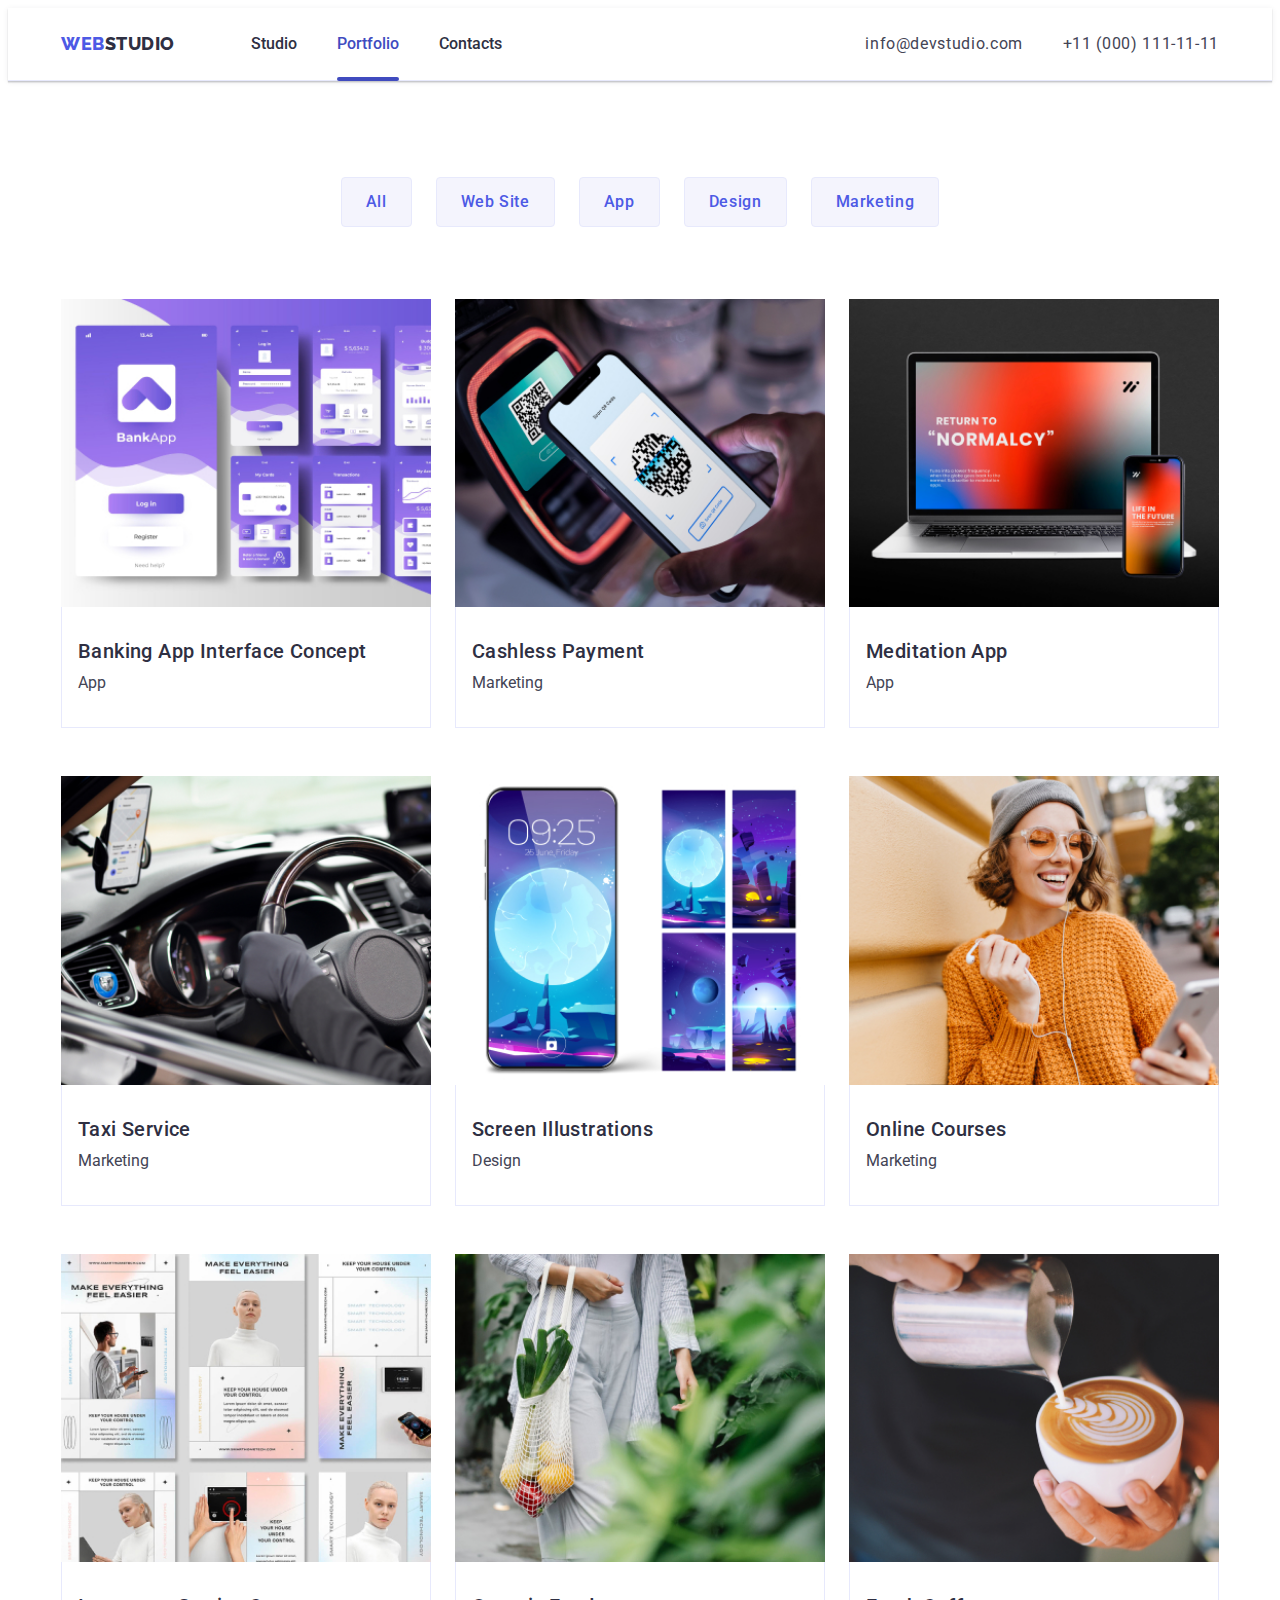
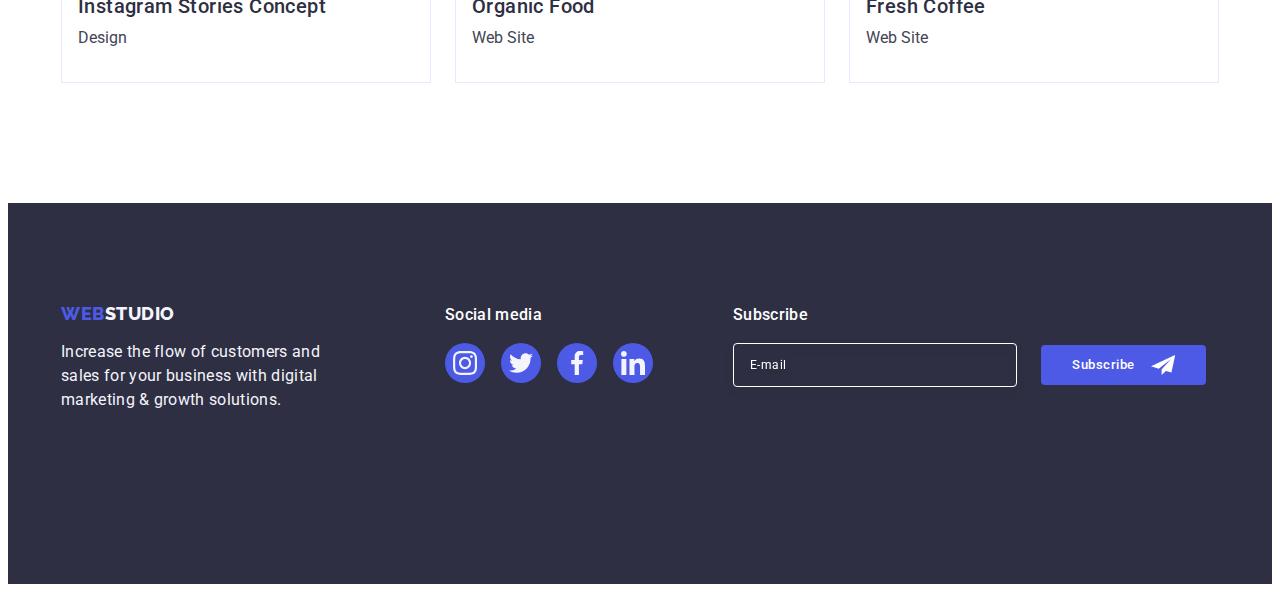
==== portfolio.html @ 62d7064a "1" ====
<!DOCTYPE html>
<html lang="en">
  <head>
    <meta charset="UTF-8" />
    <meta http-equiv="X-UA-Compatible" content="IE=edge" />
    <meta name="viewport" content="width=device-width, initial-scale=1.0" />
    <!-- Fonts -->
    <link rel="preconnect" href="https://fonts.googleapis.com" />
    <link rel="preconnect" href="https://fonts.gstatic.com" crossorigin />
    <link
      href="https://fonts.googleapis.com/css2?family=Raleway:wght@800&family=Roboto:wght@400;500;700;900&display=swap"
      rel="stylesheet"
    />
    <title>Portfolio</title>
    <!-- Normalize -->
    <link
      rel="stylesheet"
      href="https://cdnjs.cloudflare.com/ajax/libs/modern-normalize/2.0.0/modern-normalize.min.css"
      integrity="sha512-4xo8blKMVCiXpTaLzQSLSw3KFOVPWhm/TRtuPVc4WG6kUgjH6J03IBuG7JZPkcWMxJ5huwaBpOpnwYElP/m6wg=="
      crossorigin="anonymous"
      referrerpolicy="no-referrer"
    />
    <!-- Styles -->
    <link rel="stylesheet" href="./css/styles.css" />
  </head>
  <body>
    <!------------- HEADER-PORTFOLIO ------------->
    <header class="header">
      <div class="container header-container">
        <nav class="header-navigation">
          <a class="header-logo link" href="./index.html"
            >Web<span class="header-logo-design">Studio</span></a
          >
          <ul class="header-list list">
            <li class="header-menu-item">
              <a class="header-menu-link link" href="./index.html">Studio</a>
            </li>
            <li class="header-menu-item">
              <a class="header-menu-link link current" href="./portfolio.html"
                >Portfolio</a
              >
            </li>
            <li class="header-menu-item">
              <a class="header-menu-link link" href="">Contacts </a>
            </li>
          </ul>
        </nav>
        <!------------- CONTACTS-PORTFOLIO ------------->
        <address class="address">
          <ul class="header-contacts-list list">
            <li class="contacts-item">
              <a class="contacts-link link" href="mailto:info@devstudio.com"
                >info@devstudio.com</a
              >
            </li>
            <li class="contacts-item">
              <a class="contacts-link link" href="tel:+110001111111"
                >+11 (000) 111-11-11</a
              >
            </li>
          </ul>
        </address>
      </div>
    </header>
    <!------------- MAIN-PORTFOLIO ------------->
    <main>
      <section class="portfolio-section">
        <div class="container">
          <h1 class="visually-hidden">Portfolio</h1>
          <ul class="main-list list">
            <li class="main-item">
              <button class="main-btn" type="button">All</button>
            </li>
            <li class="main-item">
              <button class="main-btn" type="button">Web Site</button>
            </li>
            <li class="main-item">
              <button class="main-btn" type="button">App</button>
            </li>
            <li class="main-item">
              <button class="main-btn" type="button">Design</button>
            </li>
            <li class="main-item">
              <button class="main-btn" type="button">Marketing</button>
            </li>
          </ul>
          <ul class="categories-list list">
            <li class="categories-item">
              <a class="categories-link link" href="">
                <div class="categories-cover-block">
                  <img
                    src="./images/card1.jpg"
                    alt="banking app interface"
                    width="360"
                    height="300"
                  />
                  <p class="categories-cover-text">
                    14 Stylish and User-Friendly App Design Concepts · Task
                    Manager App · Calorie Tracker App · Exotic Fruit Ecommerce
                    App · Cloud Storage App
                  </p>
                </div>
                <div class="categories-info-container">
                  <h2 class="categories-title">
                    Banking App Interface Concept
                  </h2>
                  <p class="categories-text">App</p>
                </div>
              </a>
            </li>
            <li class="categories-item">
              <a class="categories-link link" href="">
                <div class="categories-cover-block">
                  <img
                    src="./images/card2.jpg"
                    alt="cashless payment"
                    width="360"
                    height="300"
                  />
                  <p class="categories-cover-text">
                    14 Stylish and User-Friendly App Design Concepts · Task
                    Manager App · Calorie Tracker App · Exotic Fruit Ecommerce
                    App · Cloud Storage App
                  </p>
                </div>
                <div class="categories-info-container">
                  <h2 class="categories-title">Cashless Payment</h2>
                  <p class="categories-text">Marketing</p>
                </div>
              </a>
            </li>
            <li class="categories-item">
              <a class="categories-link link" href="">
                <div class="categories-cover-block">
                  <img
                    src="./images/card3.jpg"
                    alt="laptop and smartphone"
                    width="360"
                    height="300"
                  />
                  <p class="categories-cover-text">
                    14 Stylish and User-Friendly App Design Concepts · Task
                    Manager App · Calorie Tracker App · Exotic Fruit Ecommerce
                    App · Cloud Storage App
                  </p>
                </div>
                <div class="categories-info-container">
                  <h2 class="categories-title">Meditation App</h2>
                  <p class="categories-text">App</p>
                </div>
              </a>
            </li>
            <li class="categories-item">
              <a class="categories-link link" href="">
                <div class="categories-cover-block">
                  <img
                    src="./images/card4.jpg"
                    alt="driver"
                    width="360"
                    height="300"
                  />
                  <p class="categories-cover-text">
                    14 Stylish and User-Friendly App Design Concepts · Task
                    Manager App · Calorie Tracker App · Exotic Fruit Ecommerce
                    App · Cloud Storage App
                  </p>
                </div>
                <div class="categories-info-container">
                  <h2 class="categories-title">Taxi Service</h2>
                  <p class="categories-text">Marketing</p>
                </div>
              </a>
            </li>
            <li class="categories-item">
              <a class="categories-link link" href="">
                <div class="categories-cover-block">
                  <img
                    src="./images/card5.jpg"
                    alt="screen illustrations"
                    width="360"
                    height="300"
                  />
                  <p class="categories-cover-text">
                    14 Stylish and User-Friendly App Design Concepts · Task
                    Manager App · Calorie Tracker App · Exotic Fruit Ecommerce
                    App · Cloud Storage App
                  </p>
                </div>
                <div class="categories-info-container">
                  <h2 class="categories-title">Screen Illustrations</h2>
                  <p class="categories-text">Design</p>
                </div>
              </a>
            </li>
            <li class="categories-item">
              <a class="categories-link link" href="">
                <div class="categories-cover-block">
                  <img
                    src="./images/card6.jpg"
                    alt="smiling woman"
                    width="360"
                    height="300"
                  />
                  <p class="categories-cover-text">
                    14 Stylish and User-Friendly App Design Concepts · Task
                    Manager App · Calorie Tracker App · Exotic Fruit Ecommerce
                    App · Cloud Storage App
                  </p>
                </div>
                <div class="categories-info-container">
                  <h2 class="categories-title">Online Courses</h2>
                  <p class="categories-text">Marketing</p>
                </div>
              </a>
            </li>
            <li class="categories-item">
              <a class="categories-link link" href="">
                <div class="categories-cover-block">
                  <img
                    src="./images/card7.jpg"
                    alt="layouts of instagram stories"
                    width="360"
                    height="300"
                  />
                  <p class="categories-cover-text">
                    14 Stylish and User-Friendly App Design Concepts · Task
                    Manager App · Calorie Tracker App · Exotic Fruit Ecommerce
                    App · Cloud Storage App
                  </p>
                </div>
                <div class="categories-info-container">
                  <h2 class="categories-title">Instagram Stories Concept</h2>
                  <p class="categories-text">Design</p>
                </div>
              </a>
            </li>
            <li class="categories-item">
              <a class="categories-link link" href="">
                <div class="categories-cover-block">
                  <img
                    src="./images/card8.jpg"
                    alt="eco-bag filled with fruits"
                    width="360"
                    height="300"
                  />
                  <p class="categories-cover-text">
                    14 Stylish and User-Friendly App Design Concepts · Task
                    Manager App · Calorie Tracker App · Exotic Fruit Ecommerce
                    App · Cloud Storage App
                  </p>
                </div>
                <div class="categories-info-container">
                  <h2 class="categories-title">Organic Food</h2>
                  <p class="categories-text">Web Site</p>
                </div>
              </a>
            </li>
            <li class="categories-item">
              <a class="categories-link link" href="">
                <div class="categories-cover-block">
                  <img
                    src="./images/card9.jpg"
                    alt="barista making coffee"
                    width="360"
                    height="300"
                  />
                  <p class="categories-cover-text">
                    14 Stylish and User-Friendly App Design Concepts · Task
                    Manager App · Calorie Tracker App · Exotic Fruit Ecommerce
                    App · Cloud Storage App
                  </p>
                </div>
                <div class="categories-info-container">
                  <h2 class="categories-title">Fresh Coffee</h2>
                  <p class="categories-text">Web Site</p>
                </div>
              </a>
            </li>
          </ul>
        </div>
      </section>
    </main>
    <!------------- FOOTER-PORTFOLIO ------------->
    <footer class="footer">
      <div class="container footer-container">
        <div class="footer-logo-container">
          <a class="footer-logo link" href="./index.html"
            >Web<span class="footer-logo-design">Studio</span></a
          >
          <p class="footer-text">
            Increase the flow of customers and sales for your business with
            digital marketing & growth solutions.
          </p>
        </div>
        <div class="footer-media-container">
          <p class="footer-media-text">Social media</p>
          <ul class="footer-media-list list">
            <li class="footer-media-item">
              <a class="footer-media-link link" href="#">
                <svg class="icon" width="24" height="24">
                  <use href="./images/icons.svg#icon-instagram"></use>
                </svg>
              </a>
            </li>
            <li class="footer-media-item">
              <a class="footer-media-link link" href="#">
                <svg class="icon" width="24" height="24">
                  <use href="./images/icons.svg#icon-twitter"></use>
                </svg>
              </a>
            </li>
            <li class="footer-media-item">
              <a class="footer-media-link link" href="#">
                <svg class="icon" width="24" height="24">
                  <use href="./images/icons.svg#icon-facebook"></use>
                </svg>
              </a>
            </li>
            <li class="footer-media-item">
              <a class="footer-media-link link" href="#">
                <svg class="icon" width="24" height="24">
                  <use href="./images/icons.svg#icon-linkedin"></use>
                </svg>
              </a>
            </li>
          </ul>
        </div>
        <div class="subscribe-wrapper">
          <p class="subscribe-text">Subscribe</p>
          <form class="footer-form">
            <label class="footer-label" aria-label="footer email">
              <input
                class="footer-input"
                type="email"
                name="footer-email"
                placeholder="E-mail"
              />
            </label>
            <button class="subscribe-btn" type="submit">
              Subscribe
              <svg class="footer-subscribe-icon icon" width="24" height="24">
                <use href="./images/icons.svg#icon-telegram"></use>
              </svg>
            </button>
          </form>
        </div>
      </div>
    </footer>
  </body>
</html>
---- css/styles.css ----
:root {
  /* -----------STUDIO-INDEX----------- */
  --main-text-color: #434455;
  --white-for-project: #ffffff;
  --header-hover: #404bbf;
  --title-color: #2e2f42;
  --current-color: #404bbf;
  /* ------------LOGO----------- */
  --main-logo-color: #4d5ae5;
  --secondary-logo-header: #2e2f42;
  /* -----------CONTACTS----------- */
  --contacts-color: #434455;
  /* -----------HERO----------- */
  --hero-background-color: #2e2f42;
  --hero-button-background: #4d5ae5;
  --hero-button-hover: #404bbf;
  /* -----------BENEFITS-SECTION-----------  */
  --benefits-icon-container-bg: #f4f4fd;
  /* -----------TEAM-SECTION----------- */
  --team-background-color: #f4f4fd;
  --icon-background-color: #4d5ae5;
  --team-media-hover: #404bbf;
  /* -----------CUSTOMERS-SECTION----------- */
  --customers-icon-fill: #8e8f99;
  --customers-border-color: #8e8f99;
  --customers-logo-hover: #404bbf;
  --customers-border-hover-color: #404bbf;
  /* -----------FOOTER----------- */
  --footer-background-color: #2e2f42;
  --footer-logo-color: #4d5ae5;
  --secondary-logo-footer: #f4f4fd;
  --footer-text: #f4f4fd;
  --footer-media-hover: #31d0aa;
  --icon-media-fill: #f4f4fd;
  --footer-subscribe-btn-bg: #4d5ae5;

  /* -----------MODAL-FORM----------- */
  --modal-form-title-color: #2e2f42;
  --modal-form-label-color: #8e8f99;
  --modal-form-accent-color: #4d5ae5;
  --modal-bg-interactive: #404bbf;
  --modal-icon-fill: #2e2f42;

  /* -----------PORTFOLIO----------- */
  --main-button-background: #f4f4fd;
  --main-button-text: #4d5ae5;
  --categories-text-color: #434455;
  --categories-cover-color: #f4f4fd;
  --categories-cover-bgc: #4d5ae5;
  /* -----------FONT----------- */
  --second-title-size: 36px;
  --second-title-height: 1.11;
  --second-title-transform: capitalize;
  --third-title-weight: 500;
  --third-title-size: 20px;
  --third-title-height: 1.2;
  /* -----------TRANSITION----------- */
  --transition: 250ms cubic-bezier(0.4, 0, 0.2, 1);
}

/*todo -----------GLOBAL-STYLES----------- */
body {
  font-family: Roboto, sans-serif;
  font-size: 16px;
  line-height: 1.5;
  color: var(--main-text-color);
  background-color: var(--white-for-project);
}

p,
h1,
h2,
h3,
h4,
h5,
h6 {
  margin-top: 0;
  margin-bottom: 0;
}

ul {
  margin-top: 0;
  margin-bottom: 0;
  padding-left: 0;
}

img {
  display: block;
  min-width: 100%;
  height: auto;
}

.link {
  text-decoration: none;
}

.list {
  list-style-type: none;
}

.container {
  width: 100%;
  padding-right: 15px;
  padding-left: 15px;
  margin: 0 auto;
}

.icon {
  fill: currentColor;
}

button {
  font-family: inherit;
  color: currentColor;
}

input {
  font-family: inherit;
}
/*! -----------STUDIO-INDEX----------- */

/*~ -----------HEADER----------- */
.header {
  border-bottom: 1px solid #e7e9fc;
  box-shadow: 0px 2px 1px rgba(46, 47, 66, 0.08),
    0px 1px 1px rgba(46, 47, 66, 0.16), 0px 1px 6px rgba(46, 47, 66, 0.08);
}

.header-container {
  display: flex;
  align-items: center;
}

/*~ -----------HEADER-LOGO----------- */

.header-logo {
  font-family: "Raleway", sans-serif;
  font-weight: 800;
  font-size: 18px;
  line-height: 1.17;
  letter-spacing: 0.03em;
  text-transform: uppercase;
  color: var(--main-logo-color);
  display: inline-block;
}

.link .header-logo-design {
  color: var(--secondary-logo-header);
}

/*~ -----------HEADER-MENU----------- */

.header-list {
  display: none;
}

/*~ -----------CONTACTS----------- */
.header-contacts-list {
  display: none;
}

/*! ---------MOBILE MENU---------  */
/* .open-hamburger {
  display: flex;
  align-items: center;
  justify-content: space-between;
} */
/* .mob-menu {
  position: fixed;
  width: 100vw;
  height: 100vh;
  z-index: 999;
  background-color: var(--white-for-project);
} */

/* .mob-menu-open-btn {
  display: flex;
  align-items: center;
  justify-content: center;
  background-color: transparent;
  border: none;
  cursor: pointer;
  padding: 0;
}
.mob-menu-open-icon {
  stroke: #2e2f42;
} */
/* .mob-menu-close-btn {
  background-color: #e7e9fc;
  border: 1px solid rgba(0, 0, 0, 0.1);
  width: 24px;
  height: 24px;
  padding: 0;
  border-radius: 50%;
  position: absolute;
  right: 24px;
  top: 24px;
  cursor: pointer;
  display: flex;
  justify-content: center;
  align-items: center;
  transition: background-color var(--transition), border var(--transition);
  margin-bottom: 32px;
} */

/*~ -----------HERO----------- */

.hero {
  background-color: var(--hero-background-color);
  padding-top: 112px;
  padding-bottom: 112px;
  margin: 0 auto;
  background-image: linear-gradient(
      180deg,
      rgba(46, 47, 66, 0.7),
      rgba(46, 47, 66, 0.7)
    ),
    url(../images/people-office-mob.jpg);
  background-repeat: no-repeat;
  background-size: cover;
  background-position: center;
}

.hero-title {
  font-size: 36px;
  line-height: 1.11;
  letter-spacing: 0.02em;
  text-align: center;
  color: var(--white-for-project);
  max-width: 320px;
  margin-bottom: 72px;
  margin-left: auto;
  margin-right: auto;
}

.hero-btn {
  font-family: "Roboto", sans-serif;
  font-size: 16px;
  line-height: 1.5;
  font-weight: 500;
  letter-spacing: 0.04em;
  color: var(--white-for-project);
  background-color: var(--hero-button-background);
  cursor: pointer;
  display: block;
  min-width: 169px;
  height: 56px;
  border: none;
  border-radius: 4px;
  margin: 0 auto;
  transition: background-color var(--transition);
}

.hero-btn:hover,
.hero-btn:focus {
  background-color: var(--hero-button-hover);
}

/*~ -----------BENEFITS----------- */

.benefits-title {
  font-size: 36px;
  line-height: 1.11;
  letter-spacing: 0.02em;
  color: var(--title-color);
  margin-bottom: 8px;
  text-align: center;
}

.benefits {
  padding-top: 96px;
  padding-bottom: 96px;
}

.benefits-icon-container {
  display: none;
}

.benefits-list {
  display: flex;
  flex-wrap: wrap;
  gap: 72px;
}

.benefits-item {
  width: 100%;
}

.visually-hidden {
  position: absolute;
  width: 1px;
  height: 1px;
  margin: -1px;
  border: 0;
  padding: 0;
  white-space: nowrap;
  clip-path: inset(100%);
  clip: rect(0 0 0 0);
  overflow: hidden;
}

/*~ -----------EXAMPLES----------- */

.examples {
  display: none;
}

/*~ -----------TEAM----------- */

.team {
  background-color: var(--team-background-color);
  padding-top: 96px;
  padding-bottom: 96px;
}

.team-title {
  font-size: var(--second-title-size);
  line-height: var(--second-title-height);
  letter-spacing: 0.02em;
  text-transform: var(--second-title-transform);
  text-align: center;
  color: var(--title-color);
  margin-bottom: 72px;
}

.team-list {
  display: flex;
  flex-wrap: wrap;
  justify-content: center;
  gap: 24px;
}

.team-item {
  background-color: var(--white-for-project);
  border-radius: 0px 0px 4px 4px;
  box-shadow: 0px 1px 6px rgba(46, 47, 66, 0.08),
    0px 1px 1px rgba(46, 47, 66, 0.16), 0px 2px 1px rgba(46, 47, 66, 0.08);
}

.team-list-title {
  font-weight: var(--third-title-weight);
  font-size: var(--third-title-size);
  line-height: var(--third-title-height);
  letter-spacing: 0.02em;
  text-align: center;
  color: var(--title-color);
  margin-bottom: 8px;
}

.team-list-text {
  text-align: center;
}

.item-description {
  padding: 32px 0;
}

.team-media-list {
  display: flex;
  margin-top: 8px;
  align-items: center;
  justify-content: center;
  gap: 24px;
}

.team-media-item {
  width: 40px;
  height: 40px;
}

.media-link:hover,
.media-link:focus {
  background-color: var(--team-media-hover);
}

.media-link {
  display: flex;
  width: 100%;
  height: 100%;
  align-items: center;
  justify-content: center;
  color: var(--icon-media-fill);
  background-color: var(--icon-background-color);
  border-radius: 50%;
  transition: background-color var(--transition);
}

/*~ -----------CUSTOMERS----------- */

.customers {
  padding-top: 96px;
  padding-bottom: 96px;
}
.customers-title {
  font-size: var(--second-title-size);
  line-height: var(--second-title-height);
  text-align: center;
  letter-spacing: 0.02em;
  text-transform: var(--second-title-transform);
  margin-bottom: 72px;
  color: var(--title-color);
}

.customers-list {
  display: flex;
  flex-wrap: wrap;
  column-gap: 16px;
  row-gap: 72px;
}

.customers-item {
  width: calc((100% - 16px) / 2);
  height: 88px;
  display: flex;
  justify-content: center;
  align-items: center;
}

.customers-link:hover,
.customers-link:focus {
  color: var(--customers-logo-hover);
  border-color: var(--customers-border-hover-color);
}

.customers-link {
  display: flex;
  justify-content: center;
  align-items: center;
  padding: 16px 40px;
  color: var(--customers-icon-fill);
  border: 1px solid var(--customers-border-color);
  border-radius: 4px;
  width: 100%;
  height: 100%;
  transition: border-color var(--transition), color var(--transition);
}

/*~ -----------FOOTER----------- */

.footer {
  background-color: var(--footer-background-color);
  padding-top: 96px;
  padding-bottom: 96px;
}

.footer-container {
  display: flex;
  flex-direction: column;
  gap: 72px;
  align-items: center;
  text-align: center;
}

.footer-logo {
  font-family: "Raleway", sans-serif;
  font-weight: 800;
  font-size: 18px;
  line-height: 1.17;
  letter-spacing: 0.03em;
  text-transform: uppercase;
  color: var(--footer-logo-color);
  display: inline-block;
  margin-bottom: 18px;
}

.footer-logo-design {
  color: var(--secondary-logo-footer);
}

.footer-text {
  font-size: 16px;
  letter-spacing: 0.02em;
  max-width: 268px;
  color: var(--footer-text);
  margin-bottom: 16px;
  letter-spacing: 0.02em;
}

.footer-media-text {
  font-weight: 500;
  letter-spacing: 0.02em;
  margin-bottom: 16px;
  color: var(--white-for-project);
}

.footer-media-list {
  display: flex;
  align-items: center;
  justify-content: center;
  gap: 16px;
}

.footer-media-link {
  display: flex;
  width: 100%;
  height: 100%;
  align-items: center;
  justify-content: center;
  color: var(--icon-media-fill);
  background-color: var(--icon-background-color);
  border-radius: 50%;
  transition: background-color var(--transition);
}

.footer-media-item {
  width: 40px;
  height: 40px;
}

.footer-media-link:hover,
.footer-media-link:focus {
  background-color: var(--footer-media-hover);
}
/* ------------------------FORM----------------- */

.footer-form {
  display: flex;
  flex-direction: column;
  align-items: center;
  justify-content: center;
  gap: 24px;
}

.subscribe-text {
  font-weight: 500;
  letter-spacing: 0.02em;
  color: var(--white-for-project);
  margin-bottom: 16px;
}

.footer-input {
  width: 100%;
  height: 40px;
  border: 1px solid #ffffff;
  border-radius: 4px;
  font-size: 12px;
  letter-spacing: 0.04em;
  line-height: 1.5;
  background-color: transparent;
  padding-left: 16px;
  color: var(--white-for-project);
  opacity: 0.30000001192092896;
  filter: drop-shadow(0px 4px 4px rgba(0, 0, 0, 0.15));
}

.footer-input::placeholder {
  font-size: 12px;
  letter-spacing: 0.04em;
  line-height: 2;
  color: var(--white-for-project);
}

.subscribe-btn {
  font-weight: 500;
  line-height: 1.5;
  letter-spacing: 0.04em;
  display: flex;
  align-items: center;
  justify-content: center;
  min-width: 165px;
  height: 40px;
  background-color: var(--footer-subscribe-btn-bg);
  color: var(--white-for-project);
  border-radius: 4px;
  border: none;
  cursor: pointer;
}

.footer-subscribe-icon {
  margin-left: 16px;
}
/*& ------------------PORTFOLIO----------------- */

.portfolio-section {
  padding-top: 96px;
  padding-bottom: 120px;
}

/*? -----------MAIN-PORTFOLIO----------- */

.main-list {
  display: flex;
  gap: 24px;
  justify-content: center;
  margin-bottom: 72px;
}

.main-btn {
  font-family: "Roboto", sans-serif;
  font-weight: var(--third-title-weight);
  font-size: 16px;
  line-height: 1.5;
  letter-spacing: 0.04em;
  text-align: center;
  background-color: var(--main-button-background);
  color: var(--main-button-text);
  cursor: pointer;
  padding: 12px 24px;
  border-radius: 4px;
  border: 1px solid #e7e9fc;
  transition: color var(--transition), background-color var(--transition),
    box-shadow var(--transition), border-color var(--transition);
}

.main-btn:hover,
.main-btn:focus {
  color: var(--white-for-project);
  background-color: var(--hero-button-hover);
  border: 1px solid transparent;
  box-shadow: 0px 3px 1px rgba(0, 0, 0, 0.1), 0px 2px 1px rgba(0, 0, 0, 0.08),
    0px 2px 2px rgba(0, 0, 0, 0.12);
}

/*? -----------CATEGORIES-PORTFOLIO----------- */

.categories-title {
  font-weight: 500;
  font-size: 20px;
  line-height: 1.2;
  letter-spacing: 0.02em;
  color: var(--title-color);
  margin-bottom: 8px;
}

.categories-text {
  color: var(--categories-text-color);
}

.categories-link {
  display: block;
  transition: box-shadow var(--transition);
}

.categories-list {
  display: flex;
  flex-wrap: wrap;
  gap: 48px 24px;
}

.categories-item {
  width: calc((100% - 24px * 2) / 3);
  background-color: var(--white-for-project);
}

.categories-link:hover,
.categories-link:focus {
  box-shadow: 0px 1px 6px rgba(46, 47, 66, 0.08),
    0px 1px 1px rgba(46, 47, 66, 0.16), 0px 2px 1px rgba(46, 47, 66, 0.08);
}

.categories-info-container {
  border: 1px solid #e7e9fc;
  border-top: none;
  padding: 32px 16px;
}

.categories-cover-block {
  position: relative;
  overflow: hidden;
}

.categories-cover-text {
  font-size: 16px;
  letter-spacing: 0.02em;
  line-height: 1.5;
  color: var(--categories-cover-color);
  position: absolute;
  background-color: var(--categories-cover-bgc);
  height: 100%;
  width: 100%;
  top: 0;
  left: 0;
  padding: 40px 32px;
  transform: translateY(100%);
  transition: transform var(--transition);
}

.categories-link:hover .categories-cover-text,
.categories-link:focus .categories-cover-text {
  transform: translateY(0%);
}

/*TODO -----------MODAL WINDOW----------- */

.backdrop {
  position: fixed;
  top: 0;
  z-index: 999;
  width: 100%;
  height: 100%;
  background-color: rgba(46, 47, 66, 0.4);
  transition: opacity var(--transition), visibility var(--transition);
}

.modal {
  width: 284px;
  min-height: 584px;
  box-shadow: 0px 1px 1px rgba(0, 0, 0, 0.14), 0px 1px 3px rgba(0, 0, 0, 0.12),
    0px 2px 1px rgba(0, 0, 0, 0.2);
  border-radius: 4px;
  background-color: #fcfcfc;
  position: absolute;
  top: 50%;
  left: 50%;
  padding: 72px 24px 24px 24px;
  transform: translate(-50%, -50%) scale(1) rotate(0);
  transition: transform var(--transition);
}

.backdrop.is-hidden .modal {
  transform: translate(-50%, -50%) scale(0) rotate(-360deg);
}

.modal-btn {
  background-color: #e7e9fc;
  border: 1px solid rgba(0, 0, 0, 0.1);
  width: 24px;
  height: 24px;
  padding: 0;
  border-radius: 50%;
  position: absolute;
  right: 24px;
  top: 24px;
  cursor: pointer;
  display: flex;
  justify-content: center;
  align-items: center;
  transition: background-color var(--transition), border var(--transition);
}

.modal-btn:hover,
.modal-btn:focus {
  background-color: var(--modal-bg-interactive);
  fill: var(--white-for-project);
  border: none;
}

.modal-close-icon {
  transition: fill var(--transition);
}

.is-hidden {
  visibility: hidden;
  opacity: 0;
  pointer-events: none;
}

/** -----------------MODAL-FORM----------------- */
.modal-form-title {
  color: var(--modal-form-title-color);
  font-weight: 500;
  text-align: center;
  letter-spacing: 0.02em;
  margin-bottom: 16px;
}

.modal-field {
  margin-bottom: 8px;
}

.modal-label {
  display: block;
  margin-bottom: 4px;
  color: var(--modal-form-label-color);
  font-size: 12px;
  line-height: 1.17;
  letter-spacing: 0.04em;
}

.modal-input {
  width: 100%;
  height: 40px;
  padding-left: 38px;
  padding-right: 16px;
  outline: transparent;
  background-color: transparent;
  border: 1px solid rgba(46, 47, 66, 0.4);
  border-radius: 4px;
  transition: border-color var(--transition);
}

.modal-input:focus {
  border-color: var(--modal-form-accent-color);
}

.modal-input:focus + .modal-input-icon {
  fill: var(--modal-form-accent-color);
}

.modal-input-icon {
  position: absolute;
  left: 16px;
  top: 50%;
  transform: translateY(-50%);
  fill: var(--modal-icon-fill);
  transition: fill var(--transition);
}

.input-wrapper {
  position: relative;
}

.modal-textarea {
  font-size: 12px;
  line-height: 1.17;
  letter-spacing: 0.04em;
  color: rgba(46, 47, 66, 0.4);
  background-color: transparent;
  width: 100%;
  height: 120px;
  padding: 8px 16px;
  outline: transparent;
  border: 1px solid rgba(46, 47, 66, 0.4);
  border-radius: 4px;
  resize: none;
  transition: border-color var(--transition);
}

.modal-textarea:focus {
  border-color: #4d5ae5;
}

.modal-textarea::placeholder {
  font-size: 12px;
  line-height: 1.17;
  letter-spacing: 0.04em;
  color: rgba(46, 47, 66, 0.4);
}

.modal-textarea-field {
  margin-bottom: 16px;
}

.modal-checkbox-field {
  margin-bottom: 24px;
}

.checkbox-link {
  line-height: 1.33;
  letter-spacing: 0.04em;
  color: var(--modal-form-accent-color);
  text-decoration: underline;
}

.checkbox-label {
  font-size: 12px;
  line-height: 1.17;
  letter-spacing: 0.04em;
  color: var(--modal-form-label-color);
  margin-top: 16px;
}

.checkbox-label span {
  display: inline-flex;
  align-items: center;
  justify-content: center;
  width: 16px;
  height: 16px;
  margin-right: 8px;
  border: 1px solid rgba(46, 47, 66, 0.4);
  border-radius: 2px;
  fill: transparent;
  transition: background-color var(--transition), border var(--transition),
    fill var(--transition);
}

.modal-checkbox:checked + .checkbox-label span {
  background-color: var(--modal-bg-interactive);
  border: none;
  fill: #f4f4fd;
  transition: var(--transition);
}

.modal-checkbox:focus + .checkbox-label span {
  border-color: var(--modal-bg-interactive);
}

.modal-submit-btn {
  display: block;
  font-weight: 500;
  font-size: 16px;
  line-height: 1.5;
  letter-spacing: 0.04em;
  min-width: 169px;
  height: 56px;
  background-color: var(--modal-form-accent-color);
  box-shadow: 0px 4px 4px rgba(0, 0, 0, 0.15);
  border-radius: 4px;
  color: var(--white-for-project);
  border: none;
  cursor: pointer;
  margin: auto;
  transition: background-color var(--transition);
}

.modal-submit-btn:hover,
.modal-submit-btn:focus {
  background-color: var(--hero-button-hover);
}

/*! ---------Media---------  */
/*~ MOBILE  */

@media screen and (min-width: 428px) {
  .container {
    max-width: 428px;
    padding-right: 16px;
    padding-left: 16px;
  }
  /** Benefits */
  .benefits-item {
    width: 100%;
  }
  /** Footer */
  .footer-form {
    max-width: 398px;
  }
  /** Modal */
  .modal {
    width: 392px;
  }
}

/*~ TABLET  */

@media screen and (min-width: 768px) {
  .container {
    max-width: 768px;
    padding-right: 16px;
    padding-left: 16px;
  }
  /** Header */
  .header-logo {
    margin-right: 120px;
  }

  .header-contacts-list {
    display: flex;
    flex-direction: column;
    gap: 12px;
  }

  .address {
    font-style: normal;
    margin-left: auto;
  }

  .contacts-link {
    font-size: 12px;
    line-height: 1.17;
    letter-spacing: 0.04em;
    color: var(--contacts-color);
    transition: color var(--transition);
  }

  .contacts-link:hover,
  .contacts-link:focus {
    color: var(--header-hover);
  }

  .header-list {
    display: flex;
    gap: 40px;
  }

  .header-menu-link {
    display: block;
    font-weight: 500;
    line-height: 1.5;
    color: var(--title-color);
    padding: 24px 0;
    transition: color var(--transition);
  }

  .header-menu-link:hover,
  .header-menu-link:focus {
    color: var(--header-hover);
  }

  .current {
    position: relative;
    color: var(--header-hover);
  }

  .current::after {
    content: "";
    position: absolute;
    width: 100%;
    height: 4px;
    background-color: var(--current-color);
    border-radius: 2px;
    bottom: -1px;
    left: 0;
  }

  .header-navigation {
    display: flex;
    align-items: center;
  }

  .mob-menu-open-btn {
    display: none;
  }
  /** Hero */
  .hero {
    background-image: linear-gradient(
        180deg,
        rgba(46, 47, 66, 0.7),
        rgba(46, 47, 66, 0.7)
      ),
      url(../images/people-office-tab.jpg);
  }
  .hero-title {
    max-width: 496px;
    margin-bottom: 36px;
  }
  /** Benefits */
  .benefits-list {
    column-gap: 24px;
    row-gap: 72px;
  }

  .benefits-item {
    width: calc((100% - 24px) / 2);
  }
  /** Team */
  .team-container {
    max-width: 584px;
  }
  .team-list {
    row-gap: 64px;
  }
  .team-item {
    width: calc((100% - 24px) / 2);
  }
  /** Customers */
  .customers-container {
    max-width: 584px;
  }
  .customers-list {
    column-gap: 24px;
  }
  .customers-item {
    width: calc((100% - 2 * 24px) / 3);
  }
  .customers-link {
    padding: 16px 32px;
  }
  /** Footer */
  .footer-container {
    flex-direction: row;
    flex-wrap: wrap;
    align-items: baseline;
    text-align: start;
    gap: 0;
    max-width: 584px;
  }

  .footer-text {
    max-width: 264px;
    margin-bottom: 72px;
  }
  .footer-logo-container {
    margin-right: 24px;
  }
  .footer-form {
    flex-direction: row;
    max-width: 453px;
  }
  .footer-input {
    width: 264px;
  }
  .subscribe-text {
    text-align: start;
  }
  /** Modal */
  .modal {
    width: 408px;
  }
}

/*~ DESKTOP  */

@media screen and (min-width: 1158px) {
  .container {
    max-width: 1158px;
    padding-right: 16px;
    padding-left: 16px;
  }
  /** Header */
  .header-logo {
    margin-right: 76px;
  }

  .header-contacts-list {
    display: flex;
    flex-direction: row;
    gap: 40px;
  }

  .address {
    font-style: normal;
    margin-left: auto;
  }

  .contacts-link {
    font-size: 16px;
    line-height: 1.5;
    letter-spacing: 0.02;
    color: var(--contacts-color);
    transition: color var(--transition);
  }

  .contacts-link:hover,
  .contacts-link:focus {
    color: var(--header-hover);
  }

  .header-list {
    display: flex;
    gap: 40px;
  }

  .header-menu-link {
    display: block;
    font-weight: 500;
    line-height: 1.5;
    color: var(--title-color);
    padding: 24px 0;
    transition: color var(--transition);
  }

  .header-menu-link:hover,
  .header-menu-link:focus {
    color: var(--header-hover);
  }

  .current {
    position: relative;
    color: var(--header-hover);
  }

  .current::after {
    content: "";
    position: absolute;
    width: 100%;
    height: 4px;
    background-color: var(--current-color);
    border-radius: 2px;
    bottom: -1px;
    left: 0;
  }

  .header-navigation {
    display: flex;
    align-items: center;
  }

  .mob-menu-open-btn {
    display: none;
  }
  /** Hero */
  .hero {
    background-image: linear-gradient(
        180deg,
        rgba(46, 47, 66, 0.7),
        rgba(46, 47, 66, 0.7)
      ),
      url(../images/people-office.jpeg);
    padding-top: 188px;
    padding-bottom: 188px;
  }
  .hero-title {
    max-width: 496px;
    font-size: 56px;
    line-height: 1.07;
    margin-bottom: 42px;
  }
  /** Benefits */
  .benefits {
    padding-top: 120px;
    padding-bottom: 120px;
  }
  .benefits-icon-container {
    width: 264px;
    height: 112px;
    background-color: var(--benefits-icon-container-bg);
    display: flex;
    justify-content: center;
    align-items: center;
    border-radius: 4px;
    margin-bottom: 8px;
  }
  .benefits-list {
    gap: 24px;
  }
  .benefits-item {
    width: calc((100% - 72px) / 4);
  }
  /** Examples  */
  .examples {
    display: block;
    padding-bottom: 120px;
  }

  .examples-title {
    font-size: var(--second-title-size);
    line-height: var(--second-title-height);
    text-transform: var(--second-title-transform);
    text-align: center;
    margin-bottom: 72px;
    color: var(--title-color);
  }

  .examples-list {
    display: flex;
    gap: 24px;
  }

  .examples-item {
    width: calc((100% - 24px * 2) / 3);
  }

  /** Team */
  .team {
    padding-top: 120px;
    padding-bottom: 120px;
  }
  .team-list {
    flex-wrap: nowrap;
  }
  /** Customers */
  .customers {
    padding-top: 120px;
    padding-bottom: 120px;
  }
  .customers-list {
    gap: 24px;
  }
  .customers-item {
    width: calc((100% - 5 * 24px) / 6);
  }
  .customers-link {
    padding: 16px 32px;
  }
  /** Footer */
  .footer {
    padding-top: 100px;
    padding-bottom: 100px;
  }
  .footer-container {
    flex-direction: row;
    align-items: baseline;
    text-align: start;
    gap: 0;
  }
  .footer-logo {
    margin-bottom: 16px;
  }
  .footer-text {
    max-width: 264px;
  }
  .footer-logo-container {
    margin-right: 120px;
  }
  .footer-media-container {
    margin-right: 80px;
  }
  .footer-form {
    flex-direction: row;
    max-width: none;
  }
  .footer-input {
    opacity: unset;
    width: 264px;
  }
  .subscribe-text {
    text-align: start;
  }
  /** Modal */
  .modal {
    width: 408px;
  }
}
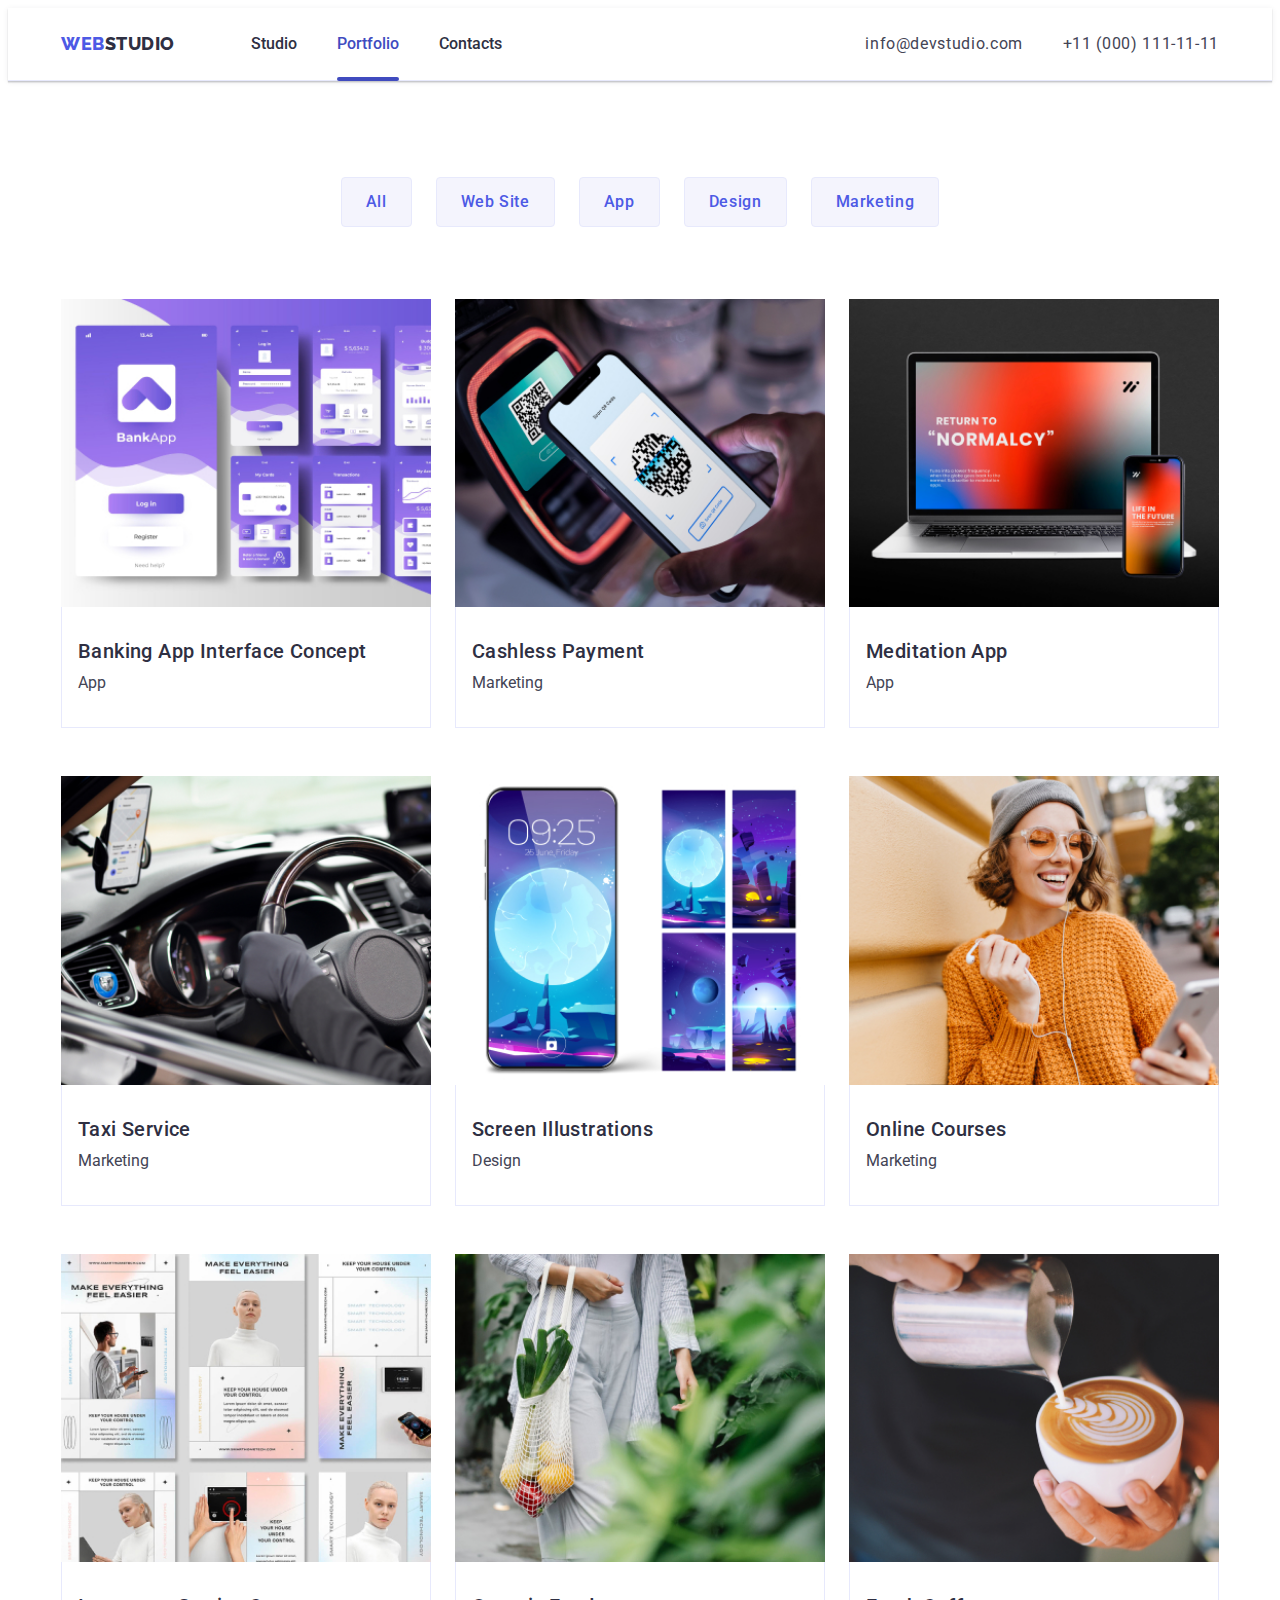
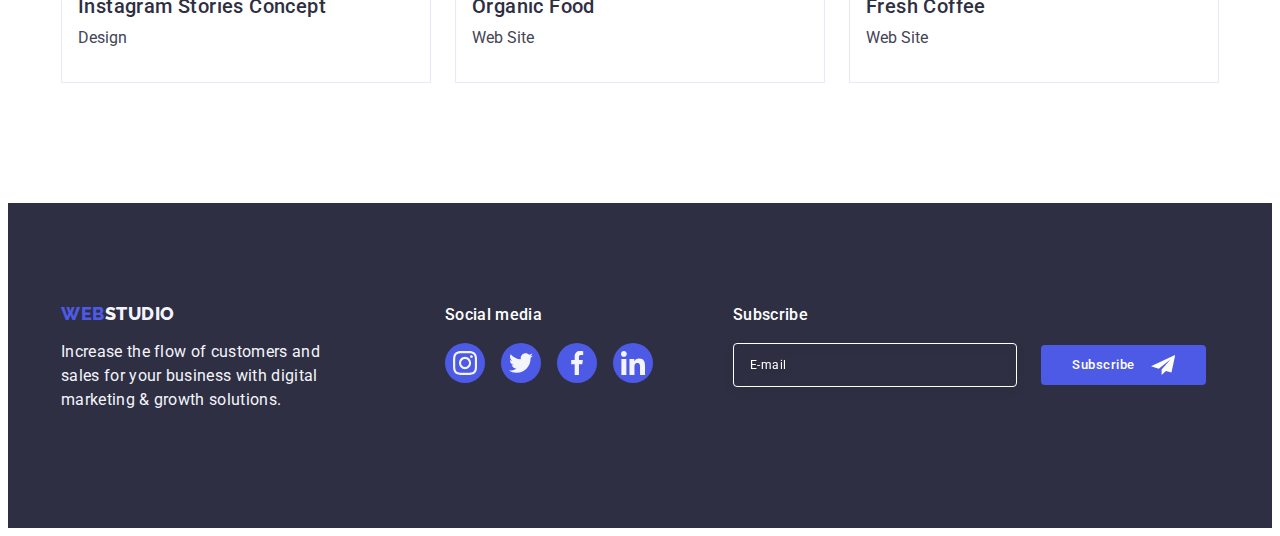
==== commit b61e65b9: "done" ====
--- a/portfolio.html
+++ b/portfolio.html
@@ -22,6 +22,7 @@
     />
     <!-- Styles -->
     <link rel="stylesheet" href="./css/styles.css" />
+    <link rel="stylesheet" href="./css/media.css" />
   </head>
   <body>
     <!------------- HEADER-PORTFOLIO ------------->
@@ -45,7 +46,7 @@
             </li>
           </ul>
         </nav>
-        <!------------- CONTACTS-PORTFOLIO ------------->
+        <!--------------- CONTACTS --------------->
         <address class="address">
           <ul class="header-contacts-list list">
             <li class="contacts-item">
@@ -60,6 +61,86 @@
             </li>
           </ul>
         </address>
+        <button class="mob-menu-open-btn" type="button" data-menu-open>
+          <svg class="mob-menu-open-icon" width="32" height="22">
+            <use href="./images/icons.svg#icon-menu-hamburger"></use>
+          </svg>
+        </button>
+      </div>
+      <!-- Mobile menu -->
+      <div class="mob-menu is-hidden" data-menu>
+        <button class="mob-menu-close-btn" type="button" data-menu-close>
+          <svg class="mob-menu-close-icon" width="8" height="8">
+            <use href="./images/icons.svg#icon-close"></use>
+          </svg>
+        </button>
+        <div class="mob-menu-wrap">
+          <div class="mob-menu-navigation-wrapper">
+            <ul class="mob-menu-list list">
+              <li class="mob-menu-item">
+                <a class="mob-menu-link link" href="./index.html">Studio</a>
+              </li>
+              <li class="mob-menu-item">
+                <a
+                  class="mob-menu-link link mob-current"
+                  href="./portfolio.html"
+                  >Portfolio</a
+                >
+              </li>
+              <li class="mob-menu-item">
+                <a class="mob-menu-link link" href="">Contacts </a>
+              </li>
+            </ul>
+          </div>
+          <div class="mob-menu-contacts-wrapper">
+            <ul class="mob-menu-contacts-list list">
+              <li class="mob-menu-contacts-item">
+                <a
+                  class="mob-menu-contacts-link mob-menu-mobile-link link"
+                  href="tel:+110001111111"
+                  >+11 (000) 111-11-11</a
+                >
+              </li>
+              <li class="mob-menu-contacts-item">
+                <a
+                  class="mob-menu-contacts-link mob-menu-email-link link"
+                  href="mailto:info@devstudio.com"
+                  >info@devstudio.com</a
+                >
+              </li>
+            </ul>
+          </div>
+        </div>
+        <ul class="mob-menu-media-list list">
+          <li class="mob-menu-media-item">
+            <a class="mob-menu-media-link link" href="#">
+              <svg class="mob-menu-media-icon" width="24" height="24">
+                <use href="./images/icons.svg#icon-instagram"></use>
+              </svg>
+            </a>
+          </li>
+          <li class="mob-menu-media-item">
+            <a class="mob-menu-media-link link" href="#">
+              <svg class="mob-menu-media-icon" width="24" height="24">
+                <use href="./images/icons.svg#icon-twitter"></use>
+              </svg>
+            </a>
+          </li>
+          <li class="mob-menu-media-item">
+            <a class="mob-menu-media-link link" href="#">
+              <svg class="mob-menu-media-icon" width="24" height="24">
+                <use href="./images/icons.svg#icon-facebook"></use>
+              </svg>
+            </a>
+          </li>
+          <li class="mob-menu-media-item">
+            <a class="mob-menu-media-link link" href="#">
+              <svg class="mob-menu-media-icon" width="24" height="24">
+                <use href="./images/icons.svg#icon-linkedin"></use>
+              </svg>
+            </a>
+          </li>
+        </ul>
       </div>
     </header>
     <!------------- MAIN-PORTFOLIO ------------->
@@ -346,5 +427,6 @@
         </div>
       </div>
     </footer>
+    <script src="./js/menu.js"></script>
   </body>
 </html>
--- a/css/styles.css
+++ b/css/styles.css
@@ -129,6 +129,7 @@
 .header-container {
   display: flex;
   align-items: center;
+  justify-content: space-between;
 }
 
 /*~ -----------HEADER-LOGO----------- */
@@ -160,34 +161,46 @@
 }
 
 /*! ---------MOBILE MENU---------  */
-/* .open-hamburger {
-  display: flex;
-  align-items: center;
-  justify-content: space-between;
-} */
-/* .mob-menu {
+
+.mob-menu {
   position: fixed;
+  top: 0;
   width: 100vw;
   height: 100vh;
-  z-index: 999;
+  z-index: 2;
   background-color: var(--white-for-project);
-} */
-
-/* .mob-menu-open-btn {
+  padding: 80px 24px 40px 40px;
+  transition: var(--transition);
+  /* overflow: auto; */
+}
+
+.mob-menu-wrap {
+  display: flex;
+  flex-direction: column;
+  justify-content: space-between;
+}
+
+.mob-menu-open-btn {
   display: flex;
   align-items: center;
   justify-content: center;
   background-color: transparent;
   border: none;
   cursor: pointer;
-  padding: 0;
-}
+  padding: 24px 0;
+}
+
 .mob-menu-open-icon {
   stroke: #2e2f42;
-} */
-/* .mob-menu-close-btn {
-  background-color: #e7e9fc;
-  border: 1px solid rgba(0, 0, 0, 0.1);
+}
+
+.mob-menu-open-btn:focus .mob-menu-open-icon {
+  stroke: #404bbf;
+}
+
+.mob-menu-close-btn {
+  background-color: rgba(231, 233, 252, 0.1);
+  border: 1px solid rgba(46, 47, 66, 0.1);
   width: 24px;
   height: 24px;
   padding: 0;
@@ -200,8 +213,99 @@
   justify-content: center;
   align-items: center;
   transition: background-color var(--transition), border var(--transition);
-  margin-bottom: 32px;
-} */
+}
+
+.mob-menu-close-btn:focus {
+  background-color: var(--modal-bg-interactive);
+  fill: var(--white-for-project);
+  border: none;
+}
+
+.mob-menu-close-icon {
+  fill: #2e2f42;
+}
+
+.mob-menu-close-btn:focus .mob-menu-close-icon {
+  fill: #f4f4fd;
+}
+
+.mob-menu-list {
+  display: block;
+}
+
+.mob-menu-item:not(:last-child) {
+  margin-bottom: 40px;
+}
+
+.mob-menu-item:last-child {
+  margin-bottom: 184px;
+}
+
+.mob-menu-link {
+  font-size: 36px;
+  font-weight: 700;
+  line-height: 1.11;
+  letter-spacing: 0.02em;
+  text-transform: capitalize;
+  color: #2e2f42;
+}
+
+.mob-menu-contacts-item:not(:last-child) {
+  margin-bottom: 40px;
+}
+
+.mob-menu-mobile-link {
+  font-size: 26px;
+  font-weight: 700;
+  line-height: 1.11;
+  letter-spacing: 0.02em;
+  text-transform: capitalize;
+  color: #404bbf;
+}
+
+.mob-menu-email-link {
+  font-size: 16px;
+  font-weight: 500;
+  line-height: 1.2;
+  letter-spacing: 0.02em;
+  color: #434455;
+}
+
+.mob-current {
+  color: #404bbf;
+}
+
+.mob-menu-media-list {
+  display: flex;
+  align-items: center;
+  justify-content: space-between;
+  gap: 30px;
+  margin-top: 48px;
+}
+
+.mob-menu-media-item {
+  width: 40px;
+  height: 40px;
+}
+
+.mob-menu-media-link {
+  display: flex;
+  width: 100%;
+  height: 100%;
+  align-items: center;
+  justify-content: center;
+  color: var(--icon-media-fill);
+  background-color: var(--icon-background-color);
+  border-radius: 50%;
+}
+
+.mob-menu-media-link:focus {
+  background-color: var(--team-media-hover);
+}
+
+.mob-menu-media-icon {
+  fill: #f4f4fd;
+}
 
 /*~ -----------HERO----------- */
 
@@ -391,6 +495,7 @@
   padding-top: 96px;
   padding-bottom: 96px;
 }
+
 .customers-title {
   font-size: var(--second-title-size);
   line-height: var(--second-title-height);
@@ -528,10 +633,20 @@
   margin-bottom: 16px;
 }
 
+.footer-label {
+  width: 100%;
+}
+
+.subscribe-wrapper {
+  width: 100%;
+}
+
 .footer-input {
+  display: block;
   width: 100%;
   height: 40px;
   border: 1px solid #ffffff;
+  outline: transparent;
   border-radius: 4px;
   font-size: 12px;
   letter-spacing: 0.04em;
@@ -541,6 +656,10 @@
   color: var(--white-for-project);
   opacity: 0.30000001192092896;
   filter: drop-shadow(0px 4px 4px rgba(0, 0, 0, 0.15));
+}
+
+.footer-input:focus {
+  border-color: var(--modal-form-accent-color);
 }
 
 .footer-input::placeholder {
@@ -685,7 +804,7 @@
 .backdrop {
   position: fixed;
   top: 0;
-  z-index: 999;
+  z-index: 1;
   width: 100%;
   height: 100%;
   background-color: rgba(46, 47, 66, 0.4);
@@ -897,388 +1016,3 @@
 .modal-submit-btn:focus {
   background-color: var(--hero-button-hover);
 }
-
-/*! ---------Media---------  */
-/*~ MOBILE  */
-
-@media screen and (min-width: 428px) {
-  .container {
-    max-width: 428px;
-    padding-right: 16px;
-    padding-left: 16px;
-  }
-  /** Benefits */
-  .benefits-item {
-    width: 100%;
-  }
-  /** Footer */
-  .footer-form {
-    max-width: 398px;
-  }
-  /** Modal */
-  .modal {
-    width: 392px;
-  }
-}
-
-/*~ TABLET  */
-
-@media screen and (min-width: 768px) {
-  .container {
-    max-width: 768px;
-    padding-right: 16px;
-    padding-left: 16px;
-  }
-  /** Header */
-  .header-logo {
-    margin-right: 120px;
-  }
-
-  .header-contacts-list {
-    display: flex;
-    flex-direction: column;
-    gap: 12px;
-  }
-
-  .address {
-    font-style: normal;
-    margin-left: auto;
-  }
-
-  .contacts-link {
-    font-size: 12px;
-    line-height: 1.17;
-    letter-spacing: 0.04em;
-    color: var(--contacts-color);
-    transition: color var(--transition);
-  }
-
-  .contacts-link:hover,
-  .contacts-link:focus {
-    color: var(--header-hover);
-  }
-
-  .header-list {
-    display: flex;
-    gap: 40px;
-  }
-
-  .header-menu-link {
-    display: block;
-    font-weight: 500;
-    line-height: 1.5;
-    color: var(--title-color);
-    padding: 24px 0;
-    transition: color var(--transition);
-  }
-
-  .header-menu-link:hover,
-  .header-menu-link:focus {
-    color: var(--header-hover);
-  }
-
-  .current {
-    position: relative;
-    color: var(--header-hover);
-  }
-
-  .current::after {
-    content: "";
-    position: absolute;
-    width: 100%;
-    height: 4px;
-    background-color: var(--current-color);
-    border-radius: 2px;
-    bottom: -1px;
-    left: 0;
-  }
-
-  .header-navigation {
-    display: flex;
-    align-items: center;
-  }
-
-  .mob-menu-open-btn {
-    display: none;
-  }
-  /** Hero */
-  .hero {
-    background-image: linear-gradient(
-        180deg,
-        rgba(46, 47, 66, 0.7),
-        rgba(46, 47, 66, 0.7)
-      ),
-      url(../images/people-office-tab.jpg);
-  }
-  .hero-title {
-    max-width: 496px;
-    margin-bottom: 36px;
-  }
-  /** Benefits */
-  .benefits-list {
-    column-gap: 24px;
-    row-gap: 72px;
-  }
-
-  .benefits-item {
-    width: calc((100% - 24px) / 2);
-  }
-  /** Team */
-  .team-container {
-    max-width: 584px;
-  }
-  .team-list {
-    row-gap: 64px;
-  }
-  .team-item {
-    width: calc((100% - 24px) / 2);
-  }
-  /** Customers */
-  .customers-container {
-    max-width: 584px;
-  }
-  .customers-list {
-    column-gap: 24px;
-  }
-  .customers-item {
-    width: calc((100% - 2 * 24px) / 3);
-  }
-  .customers-link {
-    padding: 16px 32px;
-  }
-  /** Footer */
-  .footer-container {
-    flex-direction: row;
-    flex-wrap: wrap;
-    align-items: baseline;
-    text-align: start;
-    gap: 0;
-    max-width: 584px;
-  }
-
-  .footer-text {
-    max-width: 264px;
-    margin-bottom: 72px;
-  }
-  .footer-logo-container {
-    margin-right: 24px;
-  }
-  .footer-form {
-    flex-direction: row;
-    max-width: 453px;
-  }
-  .footer-input {
-    width: 264px;
-  }
-  .subscribe-text {
-    text-align: start;
-  }
-  /** Modal */
-  .modal {
-    width: 408px;
-  }
-}
-
-/*~ DESKTOP  */
-
-@media screen and (min-width: 1158px) {
-  .container {
-    max-width: 1158px;
-    padding-right: 16px;
-    padding-left: 16px;
-  }
-  /** Header */
-  .header-logo {
-    margin-right: 76px;
-  }
-
-  .header-contacts-list {
-    display: flex;
-    flex-direction: row;
-    gap: 40px;
-  }
-
-  .address {
-    font-style: normal;
-    margin-left: auto;
-  }
-
-  .contacts-link {
-    font-size: 16px;
-    line-height: 1.5;
-    letter-spacing: 0.02;
-    color: var(--contacts-color);
-    transition: color var(--transition);
-  }
-
-  .contacts-link:hover,
-  .contacts-link:focus {
-    color: var(--header-hover);
-  }
-
-  .header-list {
-    display: flex;
-    gap: 40px;
-  }
-
-  .header-menu-link {
-    display: block;
-    font-weight: 500;
-    line-height: 1.5;
-    color: var(--title-color);
-    padding: 24px 0;
-    transition: color var(--transition);
-  }
-
-  .header-menu-link:hover,
-  .header-menu-link:focus {
-    color: var(--header-hover);
-  }
-
-  .current {
-    position: relative;
-    color: var(--header-hover);
-  }
-
-  .current::after {
-    content: "";
-    position: absolute;
-    width: 100%;
-    height: 4px;
-    background-color: var(--current-color);
-    border-radius: 2px;
-    bottom: -1px;
-    left: 0;
-  }
-
-  .header-navigation {
-    display: flex;
-    align-items: center;
-  }
-
-  .mob-menu-open-btn {
-    display: none;
-  }
-  /** Hero */
-  .hero {
-    background-image: linear-gradient(
-        180deg,
-        rgba(46, 47, 66, 0.7),
-        rgba(46, 47, 66, 0.7)
-      ),
-      url(../images/people-office.jpeg);
-    padding-top: 188px;
-    padding-bottom: 188px;
-  }
-  .hero-title {
-    max-width: 496px;
-    font-size: 56px;
-    line-height: 1.07;
-    margin-bottom: 42px;
-  }
-  /** Benefits */
-  .benefits {
-    padding-top: 120px;
-    padding-bottom: 120px;
-  }
-  .benefits-icon-container {
-    width: 264px;
-    height: 112px;
-    background-color: var(--benefits-icon-container-bg);
-    display: flex;
-    justify-content: center;
-    align-items: center;
-    border-radius: 4px;
-    margin-bottom: 8px;
-  }
-  .benefits-list {
-    gap: 24px;
-  }
-  .benefits-item {
-    width: calc((100% - 72px) / 4);
-  }
-  /** Examples  */
-  .examples {
-    display: block;
-    padding-bottom: 120px;
-  }
-
-  .examples-title {
-    font-size: var(--second-title-size);
-    line-height: var(--second-title-height);
-    text-transform: var(--second-title-transform);
-    text-align: center;
-    margin-bottom: 72px;
-    color: var(--title-color);
-  }
-
-  .examples-list {
-    display: flex;
-    gap: 24px;
-  }
-
-  .examples-item {
-    width: calc((100% - 24px * 2) / 3);
-  }
-
-  /** Team */
-  .team {
-    padding-top: 120px;
-    padding-bottom: 120px;
-  }
-  .team-list {
-    flex-wrap: nowrap;
-  }
-  /** Customers */
-  .customers {
-    padding-top: 120px;
-    padding-bottom: 120px;
-  }
-  .customers-list {
-    gap: 24px;
-  }
-  .customers-item {
-    width: calc((100% - 5 * 24px) / 6);
-  }
-  .customers-link {
-    padding: 16px 32px;
-  }
-  /** Footer */
-  .footer {
-    padding-top: 100px;
-    padding-bottom: 100px;
-  }
-  .footer-container {
-    flex-direction: row;
-    align-items: baseline;
-    text-align: start;
-    gap: 0;
-  }
-  .footer-logo {
-    margin-bottom: 16px;
-  }
-  .footer-text {
-    max-width: 264px;
-  }
-  .footer-logo-container {
-    margin-right: 120px;
-  }
-  .footer-media-container {
-    margin-right: 80px;
-  }
-  .footer-form {
-    flex-direction: row;
-    max-width: none;
-  }
-  .footer-input {
-    opacity: unset;
-    width: 264px;
-  }
-  .subscribe-text {
-    text-align: start;
-  }
-  /** Modal */
-  .modal {
-    width: 408px;
-  }
-}
--- a/css/media.css
+++ b/css/media.css
@@ -0,0 +1,438 @@
+/*! ---------Media---------  */
+/*~ MOBILE  */
+
+@media screen and (min-width: 428px) {
+  .container {
+    max-width: 428px;
+    padding-right: 16px;
+    padding-left: 16px;
+  }
+  /** Benefits */
+  .benefits-item {
+    width: 100%;
+  }
+  /** Footer */
+  .footer-form {
+    max-width: 398px;
+  }
+  /** Modal */
+  .modal {
+    width: 392px;
+  }
+  /** Mobile menu */
+  .mob-menu-mobile-link {
+    font-size: 36px;
+  }
+  .mob-menu-email-link {
+    font-size: 20px;
+  }
+  .mob-menu-media-list {
+    max-width: 328px;
+    gap: 56px;
+  }
+}
+
+@media (min-device-pixel-ratio: 2),
+  (min-resolution: 192dpi),
+  (min-resolution: 2dppx) {
+  .hero {
+    background-image: linear-gradient(
+        180deg,
+        rgba(46, 47, 66, 0.7),
+        rgba(46, 47, 66, 0.7)
+      ),
+      url(../images/people-office-mob@2x.jpg);
+  }
+}
+
+/*~ TABLET  */
+
+@media screen and (min-width: 768px) {
+  .container {
+    max-width: 768px;
+    padding-right: 16px;
+    padding-left: 16px;
+  }
+  /** Header */
+  .header-logo {
+    margin-right: 120px;
+  }
+
+  .header-contacts-list {
+    display: flex;
+    flex-direction: column;
+    gap: 12px;
+  }
+
+  .address {
+    font-style: normal;
+    margin-left: auto;
+  }
+
+  .contacts-link {
+    font-size: 12px;
+    line-height: 1.17;
+    letter-spacing: 0.04em;
+    color: var(--contacts-color);
+    transition: color var(--transition);
+  }
+
+  .contacts-link:focus {
+    color: var(--header-hover);
+  }
+
+  .header-list {
+    display: flex;
+    gap: 40px;
+  }
+
+  .header-menu-link {
+    display: block;
+    font-weight: 500;
+    line-height: 1.5;
+    color: var(--title-color);
+    padding: 24px 0;
+    transition: color var(--transition);
+  }
+
+  .header-menu-link:focus {
+    color: var(--header-hover);
+  }
+
+  .current {
+    position: relative;
+    color: var(--header-hover);
+  }
+
+  .current::after {
+    content: "";
+    position: absolute;
+    width: 100%;
+    height: 4px;
+    background-color: var(--current-color);
+    border-radius: 2px;
+    bottom: -1px;
+    left: 0;
+  }
+
+  .header-navigation {
+    display: flex;
+    align-items: center;
+  }
+
+  .mob-menu-open-btn {
+    display: none;
+  }
+  /** Hero */
+  .hero {
+    background-image: linear-gradient(
+        180deg,
+        rgba(46, 47, 66, 0.7),
+        rgba(46, 47, 66, 0.7)
+      ),
+      url(../images/people-office-tab.jpg);
+  }
+
+  .hero-title {
+    max-width: 496px;
+    margin-bottom: 36px;
+  }
+  /** Benefits */
+  .benefits-list {
+    column-gap: 24px;
+    row-gap: 72px;
+  }
+
+  .benefits-item {
+    width: calc((100% - 24px) / 2);
+  }
+  /** Team */
+  .team-container {
+    max-width: 584px;
+  }
+  .team-list {
+    row-gap: 64px;
+  }
+  .team-item {
+    width: calc((100% - 24px) / 2);
+  }
+  /** Customers */
+  .customers-container {
+    max-width: 584px;
+  }
+  .customers-list {
+    column-gap: 24px;
+  }
+  .customers-item {
+    width: calc((100% - 2 * 24px) / 3);
+  }
+  .customers-link {
+    padding: 16px 32px;
+  }
+  /** Footer */
+  .footer-container {
+    flex-direction: row;
+    flex-wrap: wrap;
+    align-items: baseline;
+    text-align: start;
+    row-gap: 72px;
+    column-gap: 0;
+    max-width: 584px;
+  }
+
+  .footer-text {
+    max-width: 264px;
+  }
+
+  .footer-logo-container {
+    margin-right: 24px;
+  }
+
+  .footer-form {
+    flex-direction: row;
+    max-width: 453px;
+  }
+  .footer-input {
+    width: 264px;
+  }
+  .subscribe-text {
+    text-align: start;
+  }
+  /** Modal */
+  .modal {
+    width: 408px;
+  }
+}
+
+@media (min-device-pixel-ratio: 2),
+  (min-resolution: 192dpi),
+  (min-resolution: 2dppx) {
+  .hero {
+    background-image: linear-gradient(
+        180deg,
+        rgba(46, 47, 66, 0.7),
+        rgba(46, 47, 66, 0.7)
+      ),
+      url(../images/people-office-tab@2x.jpg);
+  }
+}
+/*~ DESKTOP  */
+
+@media screen and (min-width: 1158px) {
+  .container {
+    max-width: 1158px;
+    padding-right: 16px;
+    padding-left: 16px;
+  }
+  /** Header */
+  .header-logo {
+    margin-right: 76px;
+  }
+
+  .header-contacts-list {
+    display: flex;
+    flex-direction: row;
+    gap: 40px;
+  }
+
+  .address {
+    font-style: normal;
+    margin-left: auto;
+  }
+
+  .contacts-link {
+    font-size: 16px;
+    line-height: 1.5;
+    letter-spacing: 0.02;
+    color: var(--contacts-color);
+    transition: color var(--transition);
+  }
+
+  .contacts-link:hover,
+  .contacts-link:focus {
+    color: var(--header-hover);
+  }
+
+  .header-list {
+    display: flex;
+    gap: 40px;
+  }
+
+  .header-menu-link {
+    display: block;
+    font-weight: 500;
+    line-height: 1.5;
+    color: var(--title-color);
+    padding: 24px 0;
+    transition: color var(--transition);
+  }
+
+  .header-menu-link:hover,
+  .header-menu-link:focus {
+    color: var(--header-hover);
+  }
+
+  .current {
+    position: relative;
+    color: var(--header-hover);
+  }
+
+  .current::after {
+    content: "";
+    position: absolute;
+    width: 100%;
+    height: 4px;
+    background-color: var(--current-color);
+    border-radius: 2px;
+    bottom: -1px;
+    left: 0;
+  }
+
+  .header-navigation {
+    display: flex;
+    align-items: center;
+  }
+
+  .mob-menu-open-btn {
+    display: none;
+  }
+  /** Hero */
+  .hero {
+    background-image: linear-gradient(
+        180deg,
+        rgba(46, 47, 66, 0.7),
+        rgba(46, 47, 66, 0.7)
+      ),
+      url(../images/people-office.jpeg);
+    padding-top: 188px;
+    padding-bottom: 188px;
+  }
+
+  .hero-title {
+    max-width: 496px;
+    font-size: 56px;
+    line-height: 1.07;
+    margin-bottom: 42px;
+  }
+  /** Benefits */
+  .benefits {
+    padding-top: 120px;
+    padding-bottom: 120px;
+  }
+  .benefits-icon-container {
+    width: 264px;
+    height: 112px;
+    background-color: var(--benefits-icon-container-bg);
+    display: flex;
+    justify-content: center;
+    align-items: center;
+    border-radius: 4px;
+    margin-bottom: 8px;
+  }
+  .benefits-list {
+    gap: 24px;
+  }
+  .benefits-item {
+    width: calc((100% - 72px) / 4);
+  }
+  /** Examples  */
+  .examples {
+    display: block;
+    padding-bottom: 120px;
+  }
+
+  .examples-title {
+    font-size: var(--second-title-size);
+    line-height: var(--second-title-height);
+    text-transform: var(--second-title-transform);
+    text-align: center;
+    margin-bottom: 72px;
+    color: var(--title-color);
+  }
+
+  .examples-list {
+    display: flex;
+    gap: 24px;
+  }
+
+  .examples-item {
+    width: calc((100% - 24px * 2) / 3);
+  }
+
+  /** Team */
+  .team {
+    padding-top: 120px;
+    padding-bottom: 120px;
+  }
+  .team-list {
+    flex-wrap: nowrap;
+  }
+  /** Customers */
+  .customers {
+    padding-top: 120px;
+    padding-bottom: 120px;
+  }
+  .customers-list {
+    gap: 24px;
+  }
+  .customers-item {
+    width: calc((100% - 5 * 24px) / 6);
+  }
+  .customers-link {
+    padding: 16px 32px;
+  }
+  /** Footer */
+  .footer {
+    padding-top: 100px;
+    padding-bottom: 100px;
+  }
+  .footer-container {
+    flex-direction: row;
+    align-items: baseline;
+    text-align: start;
+    gap: 0;
+  }
+  .footer-logo {
+    margin-bottom: 16px;
+  }
+  .footer-text {
+    max-width: 264px;
+  }
+  .footer-logo-container {
+    margin-right: 120px;
+  }
+  .footer-media-container {
+    margin-right: 80px;
+  }
+  .footer-form {
+    flex-direction: row;
+    max-width: none;
+  }
+  .footer-input {
+    opacity: unset;
+    width: 264px;
+  }
+  .subscribe-text {
+    text-align: start;
+  }
+  .subscribe-wrapper {
+    width: unset;
+  }
+  /** Modal */
+  .modal {
+    width: 408px;
+  }
+}
+
+@media (min-device-pixel-ratio: 2),
+  (min-resolution: 192dpi),
+  (min-resolution: 2dppx) {
+  .hero {
+    background-image: linear-gradient(
+        180deg,
+        rgba(46, 47, 66, 0.7),
+        rgba(46, 47, 66, 0.7)
+      ),
+      url(../images/people-office@2x.jpg);
+  }
+}
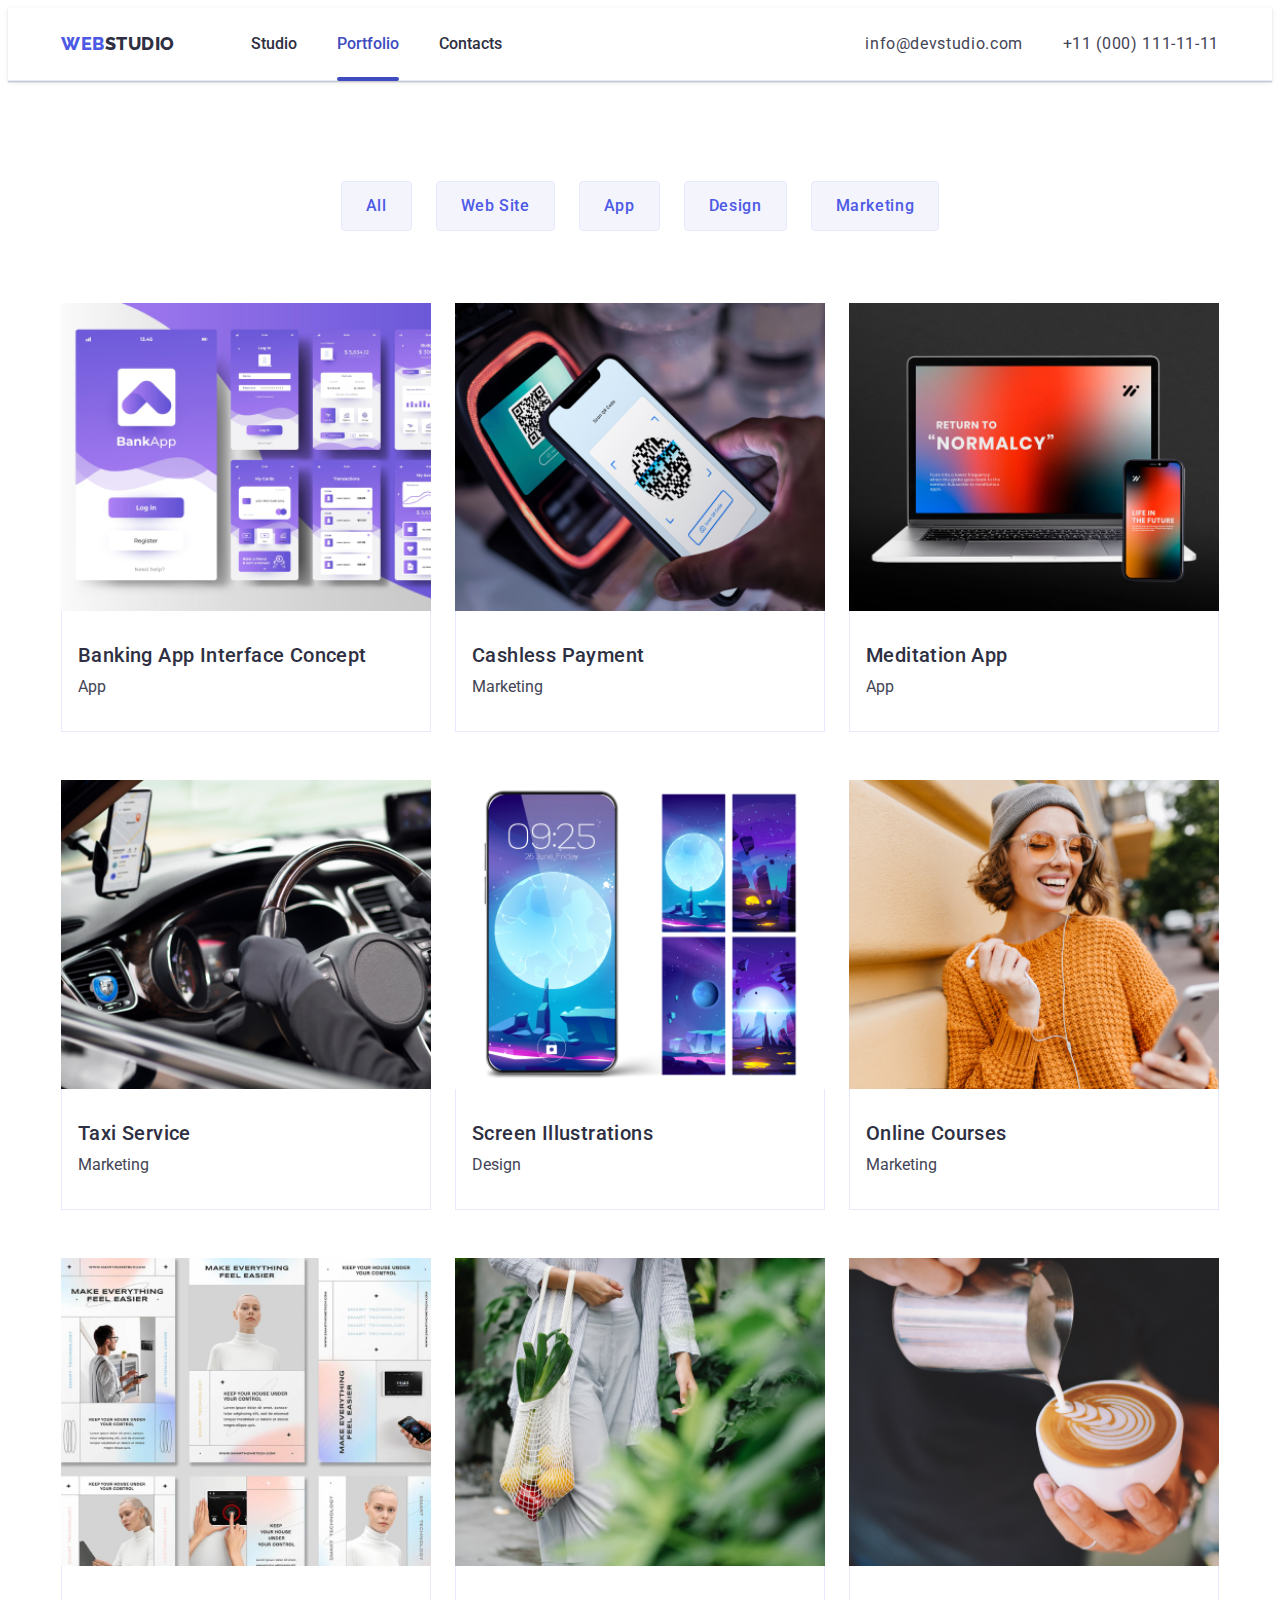
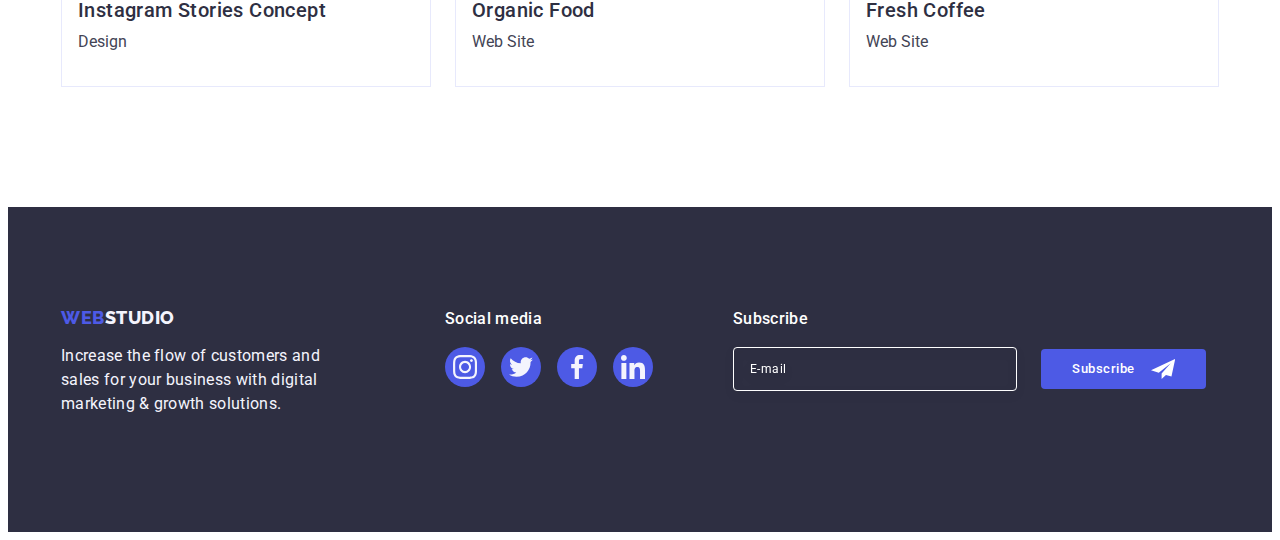
==== commit af54d21a: "corrected" ====
--- a/portfolio.html
+++ b/portfolio.html
@@ -148,7 +148,7 @@
       <section class="portfolio-section">
         <div class="container">
           <h1 class="visually-hidden">Portfolio</h1>
-          <ul class="main-list list">
+          <ul class="main-btn-list list">
             <li class="main-item">
               <button class="main-btn" type="button">All</button>
             </li>
@@ -169,12 +169,35 @@
             <li class="categories-item">
               <a class="categories-link link" href="">
                 <div class="categories-cover-block">
-                  <img
-                    src="./images/card1.jpg"
-                    alt="banking app interface"
-                    width="360"
-                    height="300"
-                  />
+                  <picture>
+                    <source
+                      srcset="
+                        ./images/first-card.jpg    1x,
+                        ./images/first-card@2x.jpg 2x
+                      "
+                      media="(min-width: 1158px)"
+                    />
+                    <source
+                      srcset="
+                        ./images/first-card-tab.jpg    1x,
+                        ./images/first-card-tab@2x.jpg 2x
+                      "
+                      media="(min-width: 768px)"
+                    />
+                    <source
+                      srcset="
+                        ./images/first-card-mob.jpg    1x,
+                        ./images/first-card-mob@2x.jpg 2x
+                      "
+                      media="(max-width: 767px)"
+                    />
+                    <img
+                      src="./images/first-card.jpg"
+                      alt="banking app interface"
+                      width="360"
+                      height="300"
+                    />
+                  </picture>
                   <p class="categories-cover-text">
                     14 Stylish and User-Friendly App Design Concepts · Task
                     Manager App · Calorie Tracker App · Exotic Fruit Ecommerce
@@ -192,12 +215,35 @@
             <li class="categories-item">
               <a class="categories-link link" href="">
                 <div class="categories-cover-block">
-                  <img
-                    src="./images/card2.jpg"
-                    alt="cashless payment"
-                    width="360"
-                    height="300"
-                  />
+                  <picture>
+                    <source
+                      srcset="
+                        ./images/second-card.jpg    1x,
+                        ./images/second-card@2x.jpg 2x
+                      "
+                      media="(min-width: 1158px)"
+                    />
+                    <source
+                      srcset="
+                        ./images/second-card-tab.jpg    1x,
+                        ./images/second-card-tab@2x.jpg 2x
+                      "
+                      media="(min-width: 768px)"
+                    />
+                    <source
+                      srcset="
+                        ./images/second-card-mob.jpg    1x,
+                        ./images/second-card-mob@2x.jpg 2x
+                      "
+                      media="(max-width: 767px)"
+                    />
+                    <img
+                      src="./images/second-card.jpg"
+                      alt="cashless payment"
+                      width="360"
+                      height="300"
+                    />
+                  </picture>
                   <p class="categories-cover-text">
                     14 Stylish and User-Friendly App Design Concepts · Task
                     Manager App · Calorie Tracker App · Exotic Fruit Ecommerce
@@ -213,12 +259,35 @@
             <li class="categories-item">
               <a class="categories-link link" href="">
                 <div class="categories-cover-block">
-                  <img
-                    src="./images/card3.jpg"
-                    alt="laptop and smartphone"
-                    width="360"
-                    height="300"
-                  />
+                  <picture>
+                    <source
+                      srcset="
+                        ./images/third-card.jpg    1x,
+                        ./images/third-card@2x.jpg 2x
+                      "
+                      media="(min-width: 1158px)"
+                    />
+                    <source
+                      srcset="
+                        ./images/third-card-tab.jpg    1x,
+                        ./images/third-card-tab@2x.jpg 2x
+                      "
+                      media="(min-width: 768px)"
+                    />
+                    <source
+                      srcset="
+                        ./images/third-card-mob.jpg    1x,
+                        ./images/third-card-mob@2x.jpg 2x
+                      "
+                      media="(max-width: 767px)"
+                    />
+                    <img
+                      src="./images/third-card.jpg"
+                      alt="laptop and smartphone"
+                      width="360"
+                      height="300"
+                    />
+                  </picture>
                   <p class="categories-cover-text">
                     14 Stylish and User-Friendly App Design Concepts · Task
                     Manager App · Calorie Tracker App · Exotic Fruit Ecommerce
@@ -234,12 +303,35 @@
             <li class="categories-item">
               <a class="categories-link link" href="">
                 <div class="categories-cover-block">
-                  <img
-                    src="./images/card4.jpg"
-                    alt="driver"
-                    width="360"
-                    height="300"
-                  />
+                  <picture>
+                    <source
+                      srcset="
+                        ./images/fourth-card.jpg    1x,
+                        ./images/fourth-card@2x.jpg 2x
+                      "
+                      media="(min-width: 1158px)"
+                    />
+                    <source
+                      srcset="
+                        ./images/fourth-card-tab.jpg    1x,
+                        ./images/fourth-card-tab@2x.jpg 2x
+                      "
+                      media="(min-width: 768px)"
+                    />
+                    <source
+                      srcset="
+                        ./images/fourth-card-mob.jpg    1x,
+                        ./images/fourth-card-mob@2x.jpg 2x
+                      "
+                      media="(max-width: 767px)"
+                    />
+                    <img
+                      src="./images/fourth-card.jpg"
+                      alt="driver"
+                      width="360"
+                      height="300"
+                    />
+                  </picture>
                   <p class="categories-cover-text">
                     14 Stylish and User-Friendly App Design Concepts · Task
                     Manager App · Calorie Tracker App · Exotic Fruit Ecommerce
@@ -255,12 +347,35 @@
             <li class="categories-item">
               <a class="categories-link link" href="">
                 <div class="categories-cover-block">
-                  <img
-                    src="./images/card5.jpg"
-                    alt="screen illustrations"
-                    width="360"
-                    height="300"
-                  />
+                  <picture>
+                    <source
+                      srcset="
+                        ./images/fifth-card.jpg    1x,
+                        ./images/fifth-card@2x.jpg 2x
+                      "
+                      media="(min-width: 1158px)"
+                    />
+                    <source
+                      srcset="
+                        ./images/fifth-card-tab.jpg    1x,
+                        ./images/fifth-card-tab@2x.jpg 2x
+                      "
+                      media="(min-width: 768px)"
+                    />
+                    <source
+                      srcset="
+                        ./images/fifth-card-mob.jpg    1x,
+                        ./images/fifth-card-mob@2x.jpg 2x
+                      "
+                      media="(max-width: 767px)"
+                    />
+                    <img
+                      src="./images/fifth-card.jpg"
+                      alt="screen illustrations"
+                      width="360"
+                      height="300"
+                    />
+                  </picture>
                   <p class="categories-cover-text">
                     14 Stylish and User-Friendly App Design Concepts · Task
                     Manager App · Calorie Tracker App · Exotic Fruit Ecommerce
@@ -276,12 +391,35 @@
             <li class="categories-item">
               <a class="categories-link link" href="">
                 <div class="categories-cover-block">
-                  <img
-                    src="./images/card6.jpg"
-                    alt="smiling woman"
-                    width="360"
-                    height="300"
-                  />
+                  <picture>
+                    <source
+                      srcset="
+                        ./images/sixth-card.jpg    1x,
+                        ./images/sixth-card@2x.jpg 2x
+                      "
+                      media="(min-width: 1158px)"
+                    />
+                    <source
+                      srcset="
+                        ./images/sixth-card-tab.jpg    1x,
+                        ./images/sixth-card-tab@2x.jpg 2x
+                      "
+                      media="(min-width: 768px)"
+                    />
+                    <source
+                      srcset="
+                        ./images/sixth-card-mob.jpg    1x,
+                        ./images/sixth-card-mob@2x.jpg 2x
+                      "
+                      media="(max-width: 767px)"
+                    />
+                    <img
+                      src="./images/sixth-card.jpg"
+                      alt="smiling woman"
+                      width="360"
+                      height="300"
+                    />
+                  </picture>
                   <p class="categories-cover-text">
                     14 Stylish and User-Friendly App Design Concepts · Task
                     Manager App · Calorie Tracker App · Exotic Fruit Ecommerce
@@ -297,12 +435,35 @@
             <li class="categories-item">
               <a class="categories-link link" href="">
                 <div class="categories-cover-block">
-                  <img
-                    src="./images/card7.jpg"
-                    alt="layouts of instagram stories"
-                    width="360"
-                    height="300"
-                  />
+                  <picture>
+                    <source
+                      srcset="
+                        ./images/seventh-card.jpg    1x,
+                        ./images/seventh-card@2x.jpg 2x
+                      "
+                      media="(min-width: 1158px)"
+                    />
+                    <source
+                      srcset="
+                        ./images/seventh-card-tab.jpg    1x,
+                        ./images/seventh-card-tab@2x.jpg 2x
+                      "
+                      media="(min-width: 768px)"
+                    />
+                    <source
+                      srcset="
+                        ./images/seventh-card-mob.jpg    1x,
+                        ./images/seventh-card-mob@2x.jpg 2x
+                      "
+                      media="(max-width: 767px)"
+                    />
+                    <img
+                      src="./images/seventh-card.jpg"
+                      alt="layouts of instagram stories"
+                      width="360"
+                      height="300"
+                    />
+                  </picture>
                   <p class="categories-cover-text">
                     14 Stylish and User-Friendly App Design Concepts · Task
                     Manager App · Calorie Tracker App · Exotic Fruit Ecommerce
@@ -318,12 +479,35 @@
             <li class="categories-item">
               <a class="categories-link link" href="">
                 <div class="categories-cover-block">
-                  <img
-                    src="./images/card8.jpg"
-                    alt="eco-bag filled with fruits"
-                    width="360"
-                    height="300"
-                  />
+                  <picture>
+                    <source
+                      srcset="
+                        ./images/eighth-card.jpg    1x,
+                        ./images/eighth-card@2x.jpg 2x
+                      "
+                      media="(min-width: 1158px)"
+                    />
+                    <source
+                      srcset="
+                        ./images/eighth-card-tab.jpg    1x,
+                        ./images/eighth-card-tab@2x.jpg 2x
+                      "
+                      media="(min-width: 768px)"
+                    />
+                    <source
+                      srcset="
+                        ./images/eighth-card-mob.jpg    1x,
+                        ./images/eighth-card-mob@2x.jpg 2x
+                      "
+                      media="(max-width: 767px)"
+                    />
+                    <img
+                      src="./images/eighth-card.jpg"
+                      alt="eco-bag filled with fruits"
+                      width="360"
+                      height="300"
+                    />
+                  </picture>
                   <p class="categories-cover-text">
                     14 Stylish and User-Friendly App Design Concepts · Task
                     Manager App · Calorie Tracker App · Exotic Fruit Ecommerce
@@ -339,12 +523,35 @@
             <li class="categories-item">
               <a class="categories-link link" href="">
                 <div class="categories-cover-block">
-                  <img
-                    src="./images/card9.jpg"
-                    alt="barista making coffee"
-                    width="360"
-                    height="300"
-                  />
+                  <picture>
+                    <source
+                      srcset="
+                        ./images/nineth-card.jpg    1x,
+                        ./images/nineth-card@2x.jpg 2x
+                      "
+                      media="(min-width: 1158px)"
+                    />
+                    <source
+                      srcset="
+                        ./images/nineth-card-tab.jpg    1x,
+                        ./images/nineth-card-tab@2x.jpg 2x
+                      "
+                      media="(min-width: 768px)"
+                    />
+                    <source
+                      srcset="
+                        ./images/nineth-card-mob.jpg    1x,
+                        ./images/nineth-card-mob@2x.jpg 2x
+                      "
+                      media="(max-width: 767px)"
+                    />
+                    <img
+                      src="./images/nineth-card.jpg"
+                      alt="barista making coffee"
+                      width="360"
+                      height="300"
+                    />
+                  </picture>
                   <p class="categories-cover-text">
                     14 Stylish and User-Friendly App Design Concepts · Task
                     Manager App · Calorie Tracker App · Exotic Fruit Ecommerce
--- a/css/styles.css
+++ b/css/styles.css
@@ -163,6 +163,8 @@
 /*! ---------MOBILE MENU---------  */
 
 .mob-menu {
+  display: flex;
+  flex-direction: column;
   position: fixed;
   top: 0;
   width: 100vw;
@@ -170,14 +172,13 @@
   z-index: 2;
   background-color: var(--white-for-project);
   padding: 80px 24px 40px 40px;
+  transform: translateX(0);
   transition: var(--transition);
-  /* overflow: auto; */
-}
-
-.mob-menu-wrap {
-  display: flex;
-  flex-direction: column;
-  justify-content: space-between;
+  overflow: auto;
+}
+
+.mob-menu.is-hidden {
+  transform: translateX(100%);
 }
 
 .mob-menu-open-btn {
@@ -231,14 +232,15 @@
 
 .mob-menu-list {
   display: block;
+  margin-bottom: 40px;
 }
 
 .mob-menu-item:not(:last-child) {
   margin-bottom: 40px;
 }
 
-.mob-menu-item:last-child {
-  margin-bottom: 184px;
+.mob-menu-contacts-wrapper {
+  margin-top: auto;
 }
 
 .mob-menu-link {
@@ -431,7 +433,7 @@
   display: flex;
   flex-wrap: wrap;
   justify-content: center;
-  gap: 24px;
+  gap: 72px;
 }
 
 .team-item {
@@ -531,7 +533,6 @@
   display: flex;
   justify-content: center;
   align-items: center;
-  padding: 16px 40px;
   color: var(--customers-icon-fill);
   border: 1px solid var(--customers-border-color);
   border-radius: 4px;
@@ -691,17 +692,17 @@
 /*& ------------------PORTFOLIO----------------- */
 
 .portfolio-section {
-  padding-top: 96px;
-  padding-bottom: 120px;
+  padding-top: 48px;
+  padding-bottom: 48px;
 }
 
 /*? -----------MAIN-PORTFOLIO----------- */
 
-.main-list {
+.main-btn-list {
   display: flex;
   gap: 24px;
-  justify-content: center;
-  margin-bottom: 72px;
+  justify-content: flex-start;
+  margin-bottom: 48px;
 }
 
 .main-btn {
@@ -714,7 +715,7 @@
   background-color: var(--main-button-background);
   color: var(--main-button-text);
   cursor: pointer;
-  padding: 12px 24px;
+  padding: 8px 16px;
   border-radius: 4px;
   border: 1px solid #e7e9fc;
   transition: color var(--transition), background-color var(--transition),
--- a/css/media.css
+++ b/css/media.css
@@ -30,6 +30,7 @@
     max-width: 328px;
     gap: 56px;
   }
+  /*! Portfolio */
 }
 
 @media (min-device-pixel-ratio: 2),
@@ -138,6 +139,10 @@
     margin-bottom: 36px;
   }
   /** Benefits */
+  .benefits-title {
+    text-align: start;
+  }
+
   .benefits-list {
     column-gap: 24px;
     row-gap: 72px;
@@ -151,7 +156,7 @@
     max-width: 584px;
   }
   .team-list {
-    row-gap: 64px;
+    gap: 64px 24px;
   }
   .team-item {
     width: calc((100% - 24px) / 2);
@@ -202,6 +207,7 @@
   .modal {
     width: 408px;
   }
+  /*! Portfolio */
 }
 
 @media (min-device-pixel-ratio: 2),
@@ -319,6 +325,13 @@
     padding-top: 120px;
     padding-bottom: 120px;
   }
+
+  .benefits-title {
+    font-size: 20px;
+    line-height: 1.2;
+    text-align: start;
+  }
+
   .benefits-icon-container {
     width: 264px;
     height: 112px;
@@ -421,6 +434,21 @@
   /** Modal */
   .modal {
     width: 408px;
+  }
+
+  /*! Portfolio */
+  .portfolio-section {
+    padding-top: 100px;
+    padding-bottom: 120px;
+  }
+
+  .main-btn-list {
+    justify-content: center;
+    margin-bottom: 72px;
+  }
+
+  .main-btn {
+    padding: 12px 24px;
   }
 }
 
